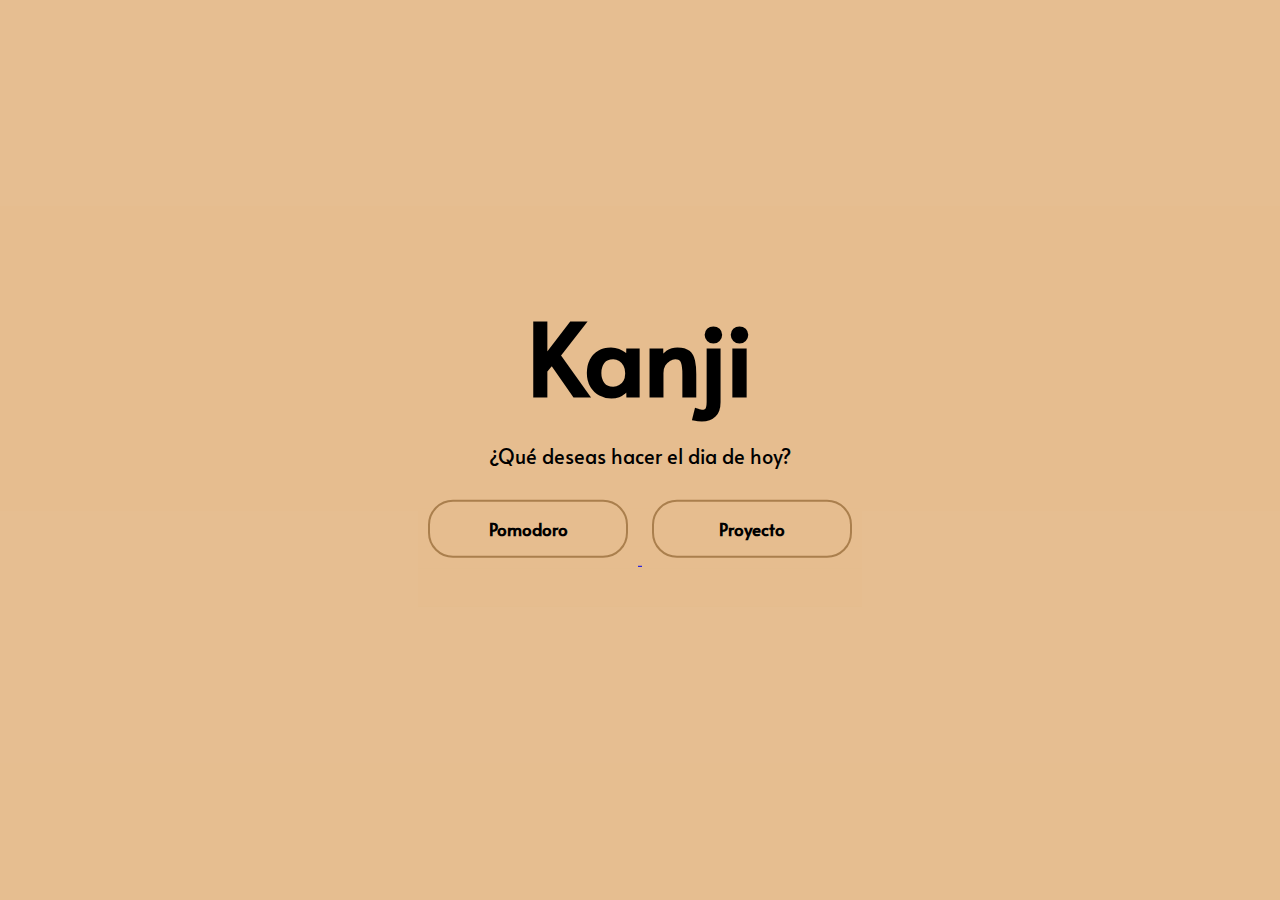
==== index.html @ 41090b99 "Added most of the files" ====
<html>
    <head>
        <title> Kanji - Think Smarter</title>
        <link rel="preconnect" href="https://fonts.googleapis.com">
        <link rel="preconnect" href="https://fonts.googleapis.com">
        <link rel="preconnect" href="https://fonts.gstatic.com" crossorigin>
        <link href="https://fonts.googleapis.com/css2?family=ABeeZee&family=Alata&display=swap" rel="stylesheet">
        <link rel = "stylesheet" href="style.css"> 
    </head>
    <body>
            <div class="content">
                <h1> Kanji</h1>
                <p> ¿Qué deseas hacer el dia de hoy?</p>
                <br>
            </div>
            <div class = "b_button">
                <a href="counter.html">
                <button type = "button" ><span></span>Pomodoro</button>
                 </a>
                 <a href="to_do.html">
                <button type = "button"><span></span> Proyecto</button>
                </a>
            </div>
        </div>
    </body>
</html>
---- style.css ----
*{
    margin: 0; 
    padding: 0; 
    font-family: 'Alata', sans-serif;
    background-color: #e6bd8edc;
}

.content {
    width: 100%;
    position: absolute;
    top: 50%;
    transform: translateY(-80%);
    text-align: center;
    color: black;


}

.content h1 { 
    font-size: 100px;
    margin-top: 80px;
    font-weight: bolder;

}

.content p { 
    font-size: 20px;
    margin: 20px auto;
    font-weight: 300;
    line-height: 25px;
}

.b_button {

    margin: 0;
    position: absolute;
    top: 50%;
    left: 50%;
    -ms-transform: translate(-50%, 60%);
    transform: translate(-50%, 60%);

}
button { 
    width: 200px;
    padding: 15px 0;
    text-align: center;
    margin: 20px 10px; 
    border-radius: 25px;
    font-weight: bold;
    border: 2px solid #aa7f4d;
    background: transparent;
    color: black;
    cursor:pointer;
    position:relative;
    overflow:hidden; 
    transform: translateY(-50%);
    font-size: 17px;

}
span{
    background-color: #a77134e5;
    height: 100%;
    width: 0;
    border-radius: 25px;
    position: absolute;
    left: 0;
    bottom: 0;
    z-index: -1;
    transition: 0.5s;


}

button:hover span{
    width: 100%;

 }
 button:hover {

    border: none;
 }
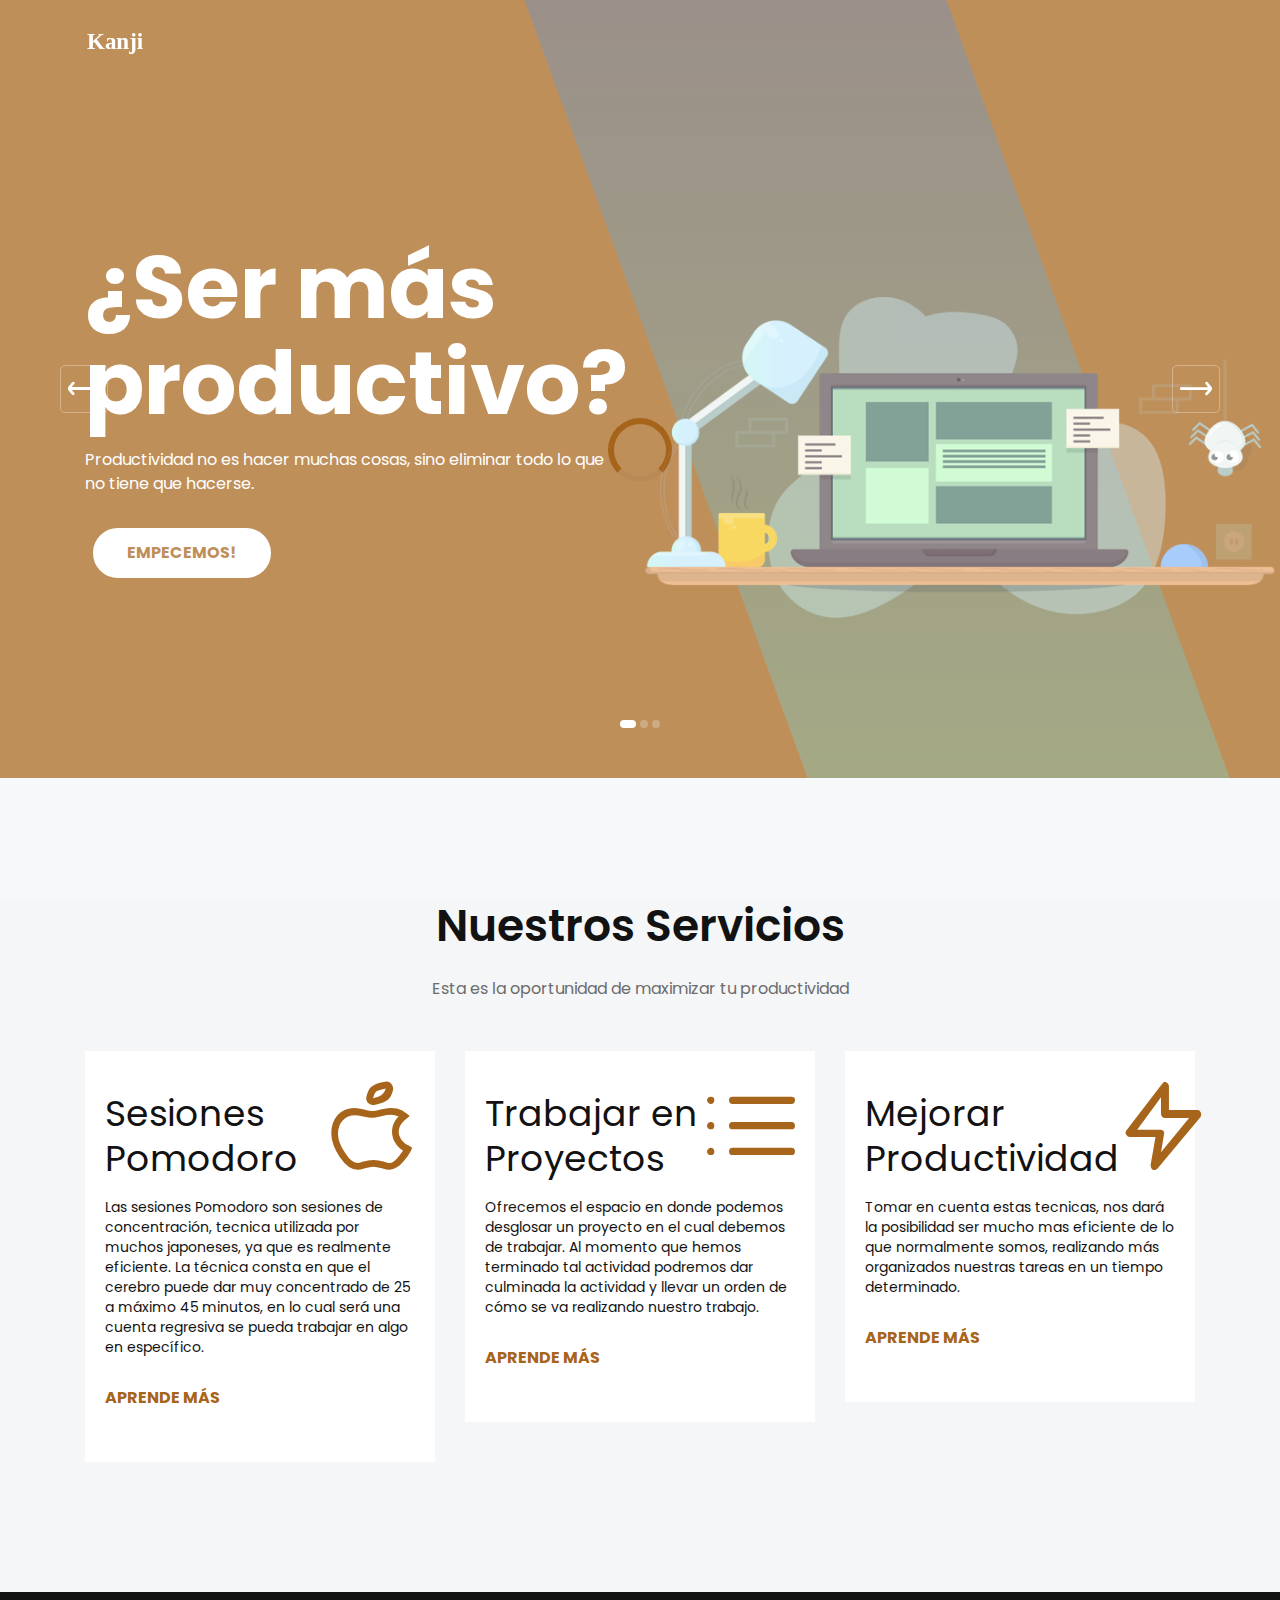
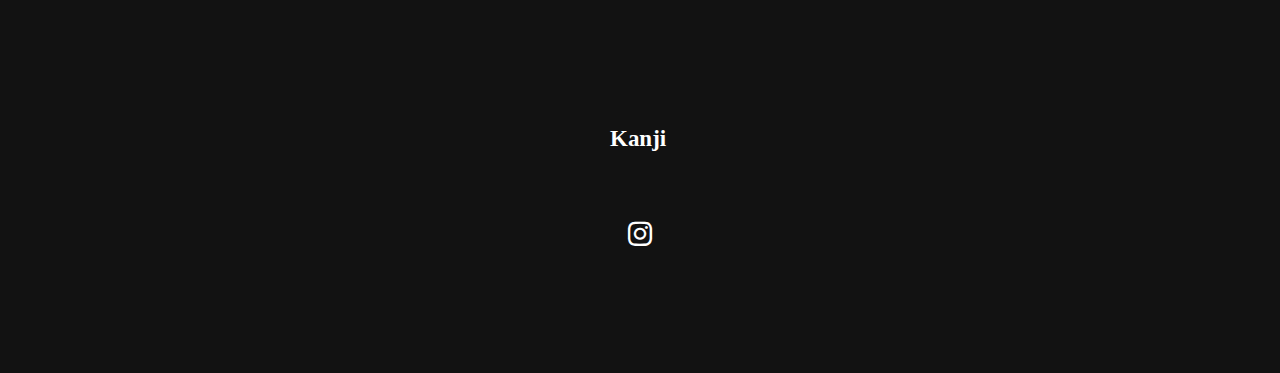
==== commit ae14fc74: "new image changes" ====
--- a/index.html
+++ b/index.html
@@ -1,26 +1,350 @@
-<html>
-    <head>
-        <title> Kanji - Think Smarter</title>
-        <link rel="preconnect" href="https://fonts.googleapis.com">
-        <link rel="preconnect" href="https://fonts.googleapis.com">
-        <link rel="preconnect" href="https://fonts.gstatic.com" crossorigin>
-        <link href="https://fonts.googleapis.com/css2?family=ABeeZee&family=Alata&display=swap" rel="stylesheet">
-        <link rel = "stylesheet" href="style.css"> 
-    </head>
-    <body>
-            <div class="content">
-                <h1> Kanji</h1>
-                <p> ¿Qué deseas hacer el dia de hoy?</p>
-                <br>
-            </div>
-            <div class = "b_button">
-                <a href="counter.html">
-                <button type = "button" ><span></span>Pomodoro</button>
-                 </a>
-                 <a href="to_do.html">
-                <button type = "button"><span></span> Proyecto</button>
-                </a>
+<!doctype html>
+<html class="no-js" lang="en">
+
+<head>
+    <meta charset="utf-8">
+    
+    <!--====== Title ======-->
+    <title>Kanji - Think Smarter</title>
+    
+    <meta name="description" content="">
+    <meta name="viewport" content="width=device-width, initial-scale=1">
+
+    <!--====== Favicon Icon ======-->
+    <link rel="shortcut icon" href="assets/images/favicon.png" type="image/png">
+        
+    <!--====== Magnific Popup CSS ======-->
+    <link rel="stylesheet" href="assets/css/magnific-popup.css">
+        
+    <!--====== Slick CSS ======-->
+    <link rel="stylesheet" href="assets/css/slick.css">
+        
+    <!--====== Line Icons CSS ======-->
+    <link rel="stylesheet" href="assets/css/LineIcons.css">
+        
+    <!--====== Bootstrap CSS ======-->
+    <link rel="stylesheet" href="assets/css/bootstrap.min.css">
+    
+    <!--====== Default CSS ======-->
+    <link rel="stylesheet" href="assets/css/default.css">
+    
+    <!--====== Style CSS ======-->
+    <link rel="stylesheet" href="assets/css/style.css">
+    
+</head>
+
+<body>
+    <!--[if IE]>
+    <p class="browserupgrade">You are using an <strong>outdated</strong> browser. Please <a href="https://browsehappy.com/">upgrade your browser</a> to improve your experience and security.</p>
+  <![endif]-->
+   
+    <!--====== PRELOADER PART START ======-->
+
+    <div class="preloader">
+        <div class="loader">
+            <div class="ytp-spinner">
+                <div class="ytp-spinner-container">
+                    <div class="ytp-spinner-rotator">
+                        <div class="ytp-spinner-left">
+                            <div class="ytp-spinner-circle"></div>
+                        </div>
+                        <div class="ytp-spinner-right">
+                            <div class="ytp-spinner-circle"></div>
+                        </div>
+                    </div>
+                </div>
             </div>
         </div>
-    </body>
-</html>+    </div>
+
+    <!--====== PRELOADER PART ENDS ======-->
+    
+    <!--====== NAVBAR TWO PART START ======-->
+
+    <section class="navbar-area">
+        <div class="container">
+            <div class="row">
+                <div class="col-lg-12">
+
+                    <nav class="navbar navbar-expand-lg">
+                       
+                        <a class="navbar-brand" href="#">
+                            <img src="assets/images/logo.svg" alt="Logo">
+                        </a>
+    
+                </div>
+            </div> <!-- row -->
+        </div> <!-- container -->
+    </section>
+
+    <!--====== NAVBAR TWO PART ENDS ======-->
+    
+    <!--====== SLIDER PART START ======-->
+
+    <section id="home" class="slider_area">
+        <div id="carouselThree" class="carousel slide" data-ride="carousel">
+            <ol class="carousel-indicators">
+                <li data-target="#carouselThree" data-slide-to="0" class="active"></li>
+                <li data-target="#carouselThree" data-slide-to="1"></li>
+                <li data-target="#carouselThree" data-slide-to="2"></li>
+            </ol>
+
+            <div class="carousel-inner">
+                <div class="carousel-item active">
+                    <div class="container">
+                        <div class="row">
+                            <div class="col-lg-6">
+                                <div class="slider-content">
+                                    <h1 class="title">¿Ser más productivo?</h1>
+                                    <p class="text">Productividad no es hacer muchas cosas, sino eliminar todo lo que no tiene que hacerse.</p>
+                                    <ul class="slider-btn rounded-buttons">
+                                        <li><a class="main-btn rounded-one" href="principal.html">EMPECEMOS!</a></li>
+
+                                    </ul>
+                                </div>
+                            </div>
+                        </div> <!-- row -->
+                    </div> <!-- container -->
+                    <div class="slider-image-box d-none d-lg-flex align-items-end">
+                        <div class="slider-image">
+                            <img src="assets/images/slider/1.png" alt="Hero">
+                        </div> <!-- slider-imgae -->
+                    </div> <!-- slider-imgae box -->
+                </div> <!-- carousel-item -->
+
+                <div class="carousel-item">
+                    <div class="container">
+                        <div class="row">
+                            <div class="col-lg-6">
+                                <div class="slider-content">
+                                    <h1 class="title">¿Estar más concentrado?</h1>
+                                    <p class="text">La concentración es la raíz de todas las capacidades del hombre.</p>
+                                    <ul class="slider-btn rounded-buttons">
+                                        <li><a class="main-btn rounded-one" href="principal.html">EMPECEMOS!</a></li>
+                                     
+                                    </ul>
+                                </div> <!-- slider-content -->
+                            </div>
+                        </div> <!-- row -->
+                    </div> <!-- container -->
+                    <div class="slider-image-box d-none d-lg-flex align-items-end">
+                        <div class="slider-image">
+                            <img src="assets/images/slider/2.png" alt="Hero">
+                        </div> <!-- slider-imgae -->
+                    </div> <!-- slider-imgae box -->
+                </div> <!-- carousel-item -->
+
+                <div class="carousel-item">
+                    <div class="container">
+                        <div class="row">
+                            <div class="col-lg-6">
+                                <div class="slider-content">
+                                    <h1 class="title">Piensa en grande</h1>
+                                    <p class="text">El Comienzo es la parte más importante del trabajo</p>
+                                    <ul class="slider-btn rounded-buttons">
+                                        <li><a class="main-btn rounded-one" href="principal.html">EMPECEMOS!</a></li>
+                                        
+                                    </ul>
+                                </div> <!-- slider-content -->
+                            </div>
+                        </div> <!-- row -->
+                    </div> <!-- container -->
+                    <div class="slider-image-box d-none d-lg-flex align-items-end">
+                        <div class="slider-image">
+                            <img src="assets/images/slider/3.png" alt="Hero">
+                        </div> <!-- slider-imgae -->
+                    </div> <!-- slider-imgae box -->
+                </div> <!-- carousel-item -->
+            </div>
+
+            <a class="carousel-control-prev" href="#carouselThree" role="button" data-slide="prev">
+                <i class="lni lni-arrow-left"></i>
+            </a>
+            <a class="carousel-control-next" href="#carouselThree" role="button" data-slide="next">
+                <i class="lni lni-arrow-right"></i>
+            </a>
+        </div>
+    </section>
+
+    <!--====== SLIDER PART ENDS ======-->
+    
+    <!--====== FEATRES TWO PART START ======-->
+
+    <section id="services" class="features-area">
+        <div class="container">
+            <div class="row justify-content-center">
+                <div class="col-lg-6 col-md-10">
+                    <div class="section-title text-center pb-10">
+                        <h3 class="title">Nuestros Servicios</h3>
+                        <p class="text">Esta es la oportunidad de maximizar tu productividad </p>
+                    </div> <!-- row -->
+                </div>
+            </div> <!-- row -->
+            <div class="row justify-content-center">
+                <div class="col-lg-4 col-md-7 col-sm-9">
+                    <div class="single-features mt-40">
+                        <div class="features-title-icon d-flex justify-content-between">
+                            <h4 class="features-title"><a href="#">Sesiones Pomodoro</a></h4>
+                            <div class="features-icon">
+                                <i class="lni lni-apple"></i>
+                                
+                            </div>
+                        </div>
+                        <div class="features-content">
+                            <p class="text">Las sesiones Pomodoro son sesiones de concentración, tecnica utilizada por muchos japoneses, ya que es realmente eficiente. La técnica consta en que el  cerebro puede dar muy concentrado de 25 a máximo 45 minutos, en lo cual será una cuenta regresiva se pueda trabajar en algo en específico. </p>
+                            <a class="features-btn" href="#">APRENDE MÁS</a>
+                        </div>
+                    </div> <!-- single features -->
+                </div>
+                <div class="col-lg-4 col-md-7 col-sm-9">
+                    <div class="single-features mt-40">
+                        <div class="features-title-icon d-flex justify-content-between">
+                            <h4 class="features-title"><a href="#">Trabajar en Proyectos</a></h4>
+                            <div class="features-icon">
+                                <i class="lni lni-list"></i>
+                            
+                            </div>
+                        </div>
+                        <div class="features-content">
+                            <p class="text">Ofrecemos el espacio en donde podemos desglosar un proyecto en el cual debemos de trabajar. Al momento que hemos terminado tal actividad podremos dar culminada la actividad y llevar un orden de cómo se va realizando nuestro trabajo. </p>
+                            <a class="features-btn" href="#">APRENDE MÁS</a>
+                        </div>
+                    </div> <!-- single features -->
+                </div>
+                <div class="col-lg-4 col-md-7 col-sm-9">
+                    <div class="single-features mt-40">
+                        <div class="features-title-icon d-flex justify-content-between">
+                            <h4 class="features-title"><a href="#">Mejorar Productividad</a></h4>
+                            <div class="features-icon">
+                                <i class="lni lni-bolt"></i>
+                                
+                            </div>
+                        </div>
+                        <div class="features-content">
+                            <p class="text">Tomar en cuenta estas tecnicas, nos dará la posibilidad ser mucho mas eficiente de lo que normalmente somos, realizando más organizados nuestras tareas en un tiempo determinado.</p>
+                            <a class="features-btn" href="#">APRENDE MÁS</a>
+                        </div>
+                    </div> <!-- single features -->
+                </div>
+            </div> <!-- row -->
+        </div> <!-- container -->
+    </section>
+
+    <!--====== FEATRES TWO PART ENDS ======-->
+    
+    <!--====== PORTFOLIO PART START ======-->
+
+ 
+
+    <!--====== PORTFOLIO PART ENDS ======-->
+    
+    <!--====== PRINICNG START ======-->
+
+
+    <!--====== PRINICNG ENDS ======-->
+    
+    <!--====== ABOUT PART START ======-->
+
+
+    <!--====== ABOUT PART ENDS ======-->
+    
+    <!--====== TESTIMONIAL PART START ======-->
+
+
+    
+    
+
+    <!--====== TESTIMONIAL PART ENDS ======-->
+    
+    <!--====== TEAM START ======-->
+
+
+    <!--====== TEAM  ENDS ======-->
+    
+    <!--====== CONTACT PART START ======-->
+
+    
+
+    <!--====== CONTACT PART ENDS ======-->
+    
+    <!--====== FOOTER PART START ======-->
+
+    <section class="footer-area footer-dark">
+        <div class="container">
+            <div class="row justify-content-center">
+                <div class="col-lg-6">
+                    <div class="footer-logo text-center">
+                        <a class="mt-30" href="index.html"><img src="assets/images/logo.svg" alt="Logo"></a>
+                    </div> <!-- footer logo -->
+                    <ul class="social text-center mt-60">
+                        <li><a href="https://instagram.com/kanji.hn?utm_medium=copy_link"><i class="lni lni-instagram-original"></i></a></li>
+                        
+                    </ul> <!-- social -->
+                    <!--
+                    <div class="footer-support text-center">
+                        <span class="number">+8801234567890</span>
+                        <span class="mail">support@uideck.com</span>
+                    -->
+
+            </div> <!-- row -->
+        </div> <!-- container -->
+    </section>
+
+    <!--====== FOOTER PART ENDS ======-->
+    
+    <!--====== BACK TOP TOP PART START ======-->
+
+    <a href="#" class="back-to-top"><i class="lni lni-chevron-up"></i></a>
+
+    <!--====== BACK TOP TOP PART ENDS ======-->    
+
+    <!--====== PART START ======-->
+
+<!--
+    <section class="">
+        <div class="container">
+            <div class="row">
+                <div class="col-lg-">
+                    
+                </div>
+            </div>
+        </div>
+    </section>
+-->
+
+    <!--====== PART ENDS ======-->
+
+
+
+
+    <!--====== Jquery js ======-->
+    <script src="assets/js/vendor/jquery-1.12.4.min.js"></script>
+    <script src="assets/js/vendor/modernizr-3.7.1.min.js"></script>
+    
+    <!--====== Bootstrap js ======-->
+    <script src="assets/js/popper.min.js"></script>
+    <script src="assets/js/bootstrap.min.js"></script>
+    
+    <!--====== Slick js ======-->
+    <script src="assets/js/slick.min.js"></script>
+    
+    <!--====== Magnific Popup js ======-->
+    <script src="assets/js/jquery.magnific-popup.min.js"></script>
+    
+    <!--====== Ajax Contact js ======-->
+    <script src="assets/js/ajax-contact.js"></script>
+    
+    <!--====== Isotope js ======-->
+    <script src="assets/js/imagesloaded.pkgd.min.js"></script>
+    <script src="assets/js/isotope.pkgd.min.js"></script>
+    
+    <!--====== Scrolling Nav js ======-->
+    <script src="assets/js/jquery.easing.min.js"></script>
+    <script src="assets/js/scrolling-nav.js"></script>
+    
+    <!--====== Main js ======-->
+    <script src="assets/js/main.js"></script>
+    
+</body>
+
+</html>
--- a/assets/css/default.css
+++ b/assets/css/default.css
@@ -0,0 +1,933 @@
+/* Deafult Margin & Padding */
+/*-- Margin Top --*/
+.mt-5 {
+	margin-top: 5px;
+}
+.mt-10 {
+	margin-top: 10px;
+}
+.mt-15 {
+	margin-top: 15px;
+}
+.mt-20 {
+	margin-top: 20px;
+}
+.mt-25 {
+	margin-top: 25px;
+}
+.mt-30 {
+	margin-top: 30px;
+}
+.mt-35 {
+	margin-top: 35px;
+}
+.mt-40 {
+	margin-top: 40px;
+}
+.mt-45 {
+	margin-top: 45px;
+}
+.mt-50 {
+	margin-top: 50px;
+}
+.mt-55 {
+	margin-top: 55px;
+}
+.mt-60 {
+	margin-top: 60px;
+}
+.mt-65 {
+	margin-top: 65px;
+}
+.mt-70 {
+	margin-top: 70px;
+}
+.mt-75 {
+	margin-top: 75px;
+}
+.mt-80 {
+	margin-top: 80px;
+}
+.mt-85 {
+	margin-top: 85px;
+}
+.mt-90 {
+	margin-top: 90px;
+}
+.mt-95 {
+	margin-top: 95px;
+}
+.mt-100 {
+	margin-top: 100px;
+}
+.mt-105 {
+	margin-top: 105px;
+}
+.mt-110 {
+	margin-top: 110px;
+}
+.mt-115 {
+	margin-top: 115px;
+}
+.mt-120 {
+	margin-top: 120px;
+}
+.mt-125 {
+	margin-top: 125px;
+}
+.mt-130 {
+	margin-top: 130px;
+}
+.mt-135 {
+	margin-top: 135px;
+}
+.mt-140 {
+	margin-top: 140px;
+}
+.mt-145 {
+	margin-top: 145px;
+}
+.mt-150 {
+	margin-top: 150px;
+}
+.mt-155 {
+	margin-top: 155px;
+}
+.mt-160 {
+	margin-top: 160px;
+}
+.mt-165 {
+	margin-top: 165px;
+}
+.mt-170 {
+	margin-top: 170px;
+}
+.mt-175 {
+	margin-top: 175px;
+}
+.mt-180 {
+	margin-top: 180px;
+}
+.mt-185 {
+	margin-top: 185px;
+}
+.mt-190 {
+	margin-top: 190px;
+}
+.mt-195 {
+	margin-top: 195px;
+}
+.mt-200 {
+	margin-top: 200px;
+}
+/*-- Margin Bottom --*/
+
+.mb-5 {
+	margin-bottom: 5px;
+}
+.mb-10 {
+	margin-bottom: 10px;
+}
+.mb-15 {
+	margin-bottom: 15px;
+}
+.mb-20 {
+	margin-bottom: 20px;
+}
+.mb-25 {
+	margin-bottom: 25px;
+}
+.mb-30 {
+	margin-bottom: 30px;
+}
+.mb-35 {
+	margin-bottom: 35px;
+}
+.mb-40 {
+	margin-bottom: 40px;
+}
+.mb-45 {
+	margin-bottom: 45px;
+}
+.mb-50 {
+	margin-bottom: 50px;
+}
+.mb-55 {
+	margin-bottom: 55px;
+}
+.mb-60 {
+	margin-bottom: 60px;
+}
+.mb-65 {
+	margin-bottom: 65px;
+}
+.mb-70 {
+	margin-bottom: 70px;
+}
+.mb-75 {
+	margin-bottom: 75px;
+}
+.mb-80 {
+	margin-bottom: 80px;
+}
+.mb-85 {
+	margin-bottom: 85px;
+}
+.mb-90 {
+	margin-bottom: 90px;
+}
+.mb-95 {
+	margin-bottom: 95px;
+}
+.mb-100 {
+	margin-bottom: 100px;
+}
+.mb-105 {
+	margin-bottom: 105px;
+}
+.mb-110 {
+	margin-bottom: 110px;
+}
+.mb-115 {
+	margin-bottom: 115px;
+}
+.mb-120 {
+	margin-bottom: 120px;
+}
+.mb-125 {
+	margin-bottom: 125px;
+}
+.mb-130 {
+	margin-bottom: 130px;
+}
+.mb-135 {
+	margin-bottom: 135px;
+}
+.mb-140 {
+	margin-bottom: 140px;
+}
+.mb-145 {
+	margin-bottom: 145px;
+}
+.mb-150 {
+	margin-bottom: 150px;
+}
+.mb-155 {
+	margin-bottom: 155px;
+}
+.mb-160 {
+	margin-bottom: 160px;
+}
+.mb-165 {
+	margin-bottom: 165px;
+}
+.mb-170 {
+	margin-bottom: 170px;
+}
+.mb-175 {
+	margin-bottom: 175px;
+}
+.mb-180 {
+	margin-bottom: 180px;
+}
+.mb-185 {
+	margin-bottom: 185px;
+}
+.mb-190 {
+	margin-bottom: 190px;
+}
+.mb-195 {
+	margin-bottom: 195px;
+}
+.mb-200 {
+	margin-bottom: 200px;
+}
+/*-- margin left --*/
+.ml-5 {
+	margin-left: 5px;
+}
+.ml-10 {
+	margin-left: 10px;
+}
+.ml-15 {
+	margin-left: 15px;
+}
+.ml-20 {
+	margin-left: 20px;
+}
+.ml-25 {
+	margin-left: 25px;
+}
+.ml-30 {
+	margin-left: 30px;
+}
+.ml-35 {
+	margin-left: 35px;
+}
+.ml-40 {
+	margin-left: 40px;
+}
+.ml-45 {
+	margin-left: 45px;
+}
+.ml-50 {
+	margin-left: 50px;
+}
+.ml-55 {
+	margin-left: 55px;
+}
+.ml-60 {
+	margin-left: 60px;
+}
+.ml-65 {
+	margin-left: 65px;
+}
+.ml-70 {
+	margin-left: 70px;
+}
+.ml-75 {
+	margin-left: 75px;
+}
+.ml-80 {
+	margin-left: 80px;
+}
+.ml-85 {
+	margin-left: 85px;
+}
+.ml-90 {
+	margin-left: 90px;
+}
+.ml-95 {
+	margin-left: 95px;
+}
+.ml-100 {
+	margin-left: 100px;
+}
+.ml-105 {
+	margin-left: 105px;
+}
+.ml-110 {
+	margin-left: 110px;
+}
+.ml-115 {
+	margin-left: 115px;
+}
+.ml-120 {
+	margin-left: 120px;
+}
+.ml-125 {
+	margin-left: 125px;
+}
+.ml-130 {
+	margin-left: 130px;
+}
+.ml-135 {
+	margin-left: 135px;
+}
+.ml-140 {
+	margin-left: 140px;
+}
+.ml-145 {
+	margin-left: 145px;
+}
+.ml-150 {
+	margin-left: 150px;
+}
+.ml-155 {
+	margin-left: 155px;
+}
+.ml-160 {
+	margin-left: 160px;
+}
+.ml-165 {
+	margin-left: 165px;
+}
+.ml-170 {
+	margin-left: 170px;
+}
+.ml-175 {
+	margin-left: 175px;
+}
+.ml-180 {
+	margin-left: 180px;
+}
+.ml-185 {
+	margin-left: 185px;
+}
+.ml-190 {
+	margin-left: 190px;
+}
+.ml-195 {
+	margin-left: 195px;
+}
+.ml-200 {
+	margin-left: 200px;
+}
+/*-- margin right --*/
+.mr-5 {
+	margin-right: 5px;
+}
+.mr-10 {
+	margin-right: 10px;
+}
+.mr-15 {
+	margin-right: 15px;
+}
+.mr-20 {
+	margin-right: 20px;
+}
+.mr-25 {
+	margin-right: 25px;
+}
+.mr-30 {
+	margin-right: 30px;
+}
+.mr-35 {
+	margin-right: 35px;
+}
+.mr-40 {
+	margin-right: 40px;
+}
+.mr-45 {
+	margin-right: 45px;
+}
+.mr-50 {
+	margin-right: 50px;
+}
+.mr-55 {
+	margin-right: 55px;
+}
+.mr-60 {
+	margin-right: 60px;
+}
+.mr-65 {
+	margin-right: 65px;
+}
+.mr-70 {
+	margin-right: 70px;
+}
+.mr-75 {
+	margin-right: 75px;
+}
+.mr-80 {
+	margin-right: 80px;
+}
+.mr-85 {
+	margin-right: 85px;
+}
+.mr-90 {
+	margin-right: 90px;
+}
+.mr-95 {
+	margin-right: 95px;
+}
+.mr-100 {
+	margin-right: 100px;
+}
+.mr-105 {
+	margin-right: 105px;
+}
+.mr-110 {
+	margin-right: 110px;
+}
+.mr-115 {
+	margin-right: 115px;
+}
+.mr-120 {
+	margin-right: 120px;
+}
+.mr-125 {
+	margin-right: 125px;
+}
+.mr-130 {
+	margin-right: 130px;
+}
+.mr-135 {
+	margin-right: 135px;
+}
+.mr-140 {
+	margin-right: 140px;
+}
+.mr-145 {
+	margin-right: 145px;
+}
+.mr-150 {
+	margin-right: 150px;
+}
+.mr-155 {
+	margin-right: 155px;
+}
+.mr-160 {
+	margin-right: 160px;
+}
+.mr-165 {
+	margin-right: 165px;
+}
+.mr-170 {
+	margin-right: 170px;
+}
+.mr-175 {
+	margin-right: 175px;
+}
+.mr-180 {
+	margin-right: 180px;
+}
+.mr-185 {
+	margin-right: 185px;
+}
+.mr-190 {
+	margin-right: 190px;
+}
+.mr-195 {
+	margin-right: 195px;
+}
+.mr-200 {
+	margin-right: 200px;
+}
+
+
+/*-- Padding Top --*/
+
+.pt-5 {
+	padding-top: 5px;
+}
+.pt-10 {
+	padding-top: 10px;
+}
+.pt-15 {
+	padding-top: 15px;
+}
+.pt-20 {
+	padding-top: 20px;
+}
+.pt-25 {
+	padding-top: 25px;
+}
+.pt-30 {
+	padding-top: 30px;
+}
+.pt-35 {
+	padding-top: 35px;
+}
+.pt-40 {
+	padding-top: 40px;
+}
+.pt-45 {
+	padding-top: 45px;
+}
+.pt-50 {
+	padding-top: 50px;
+}
+.pt-55 {
+	padding-top: 55px;
+}
+.pt-60 {
+	padding-top: 60px;
+}
+.pt-65 {
+	padding-top: 65px;
+}
+.pt-70 {
+	padding-top: 70px;
+}
+.pt-75 {
+	padding-top: 75px;
+}
+.pt-80 {
+	padding-top: 80px;
+}
+.pt-85 {
+	padding-top: 85px;
+}
+.pt-90 {
+	padding-top: 90px;
+}
+.pt-95 {
+	padding-top: 95px;
+}
+.pt-100 {
+	padding-top: 100px;
+}
+.pt-105 {
+	padding-top: 105px;
+}
+.pt-110 {
+	padding-top: 110px;
+}
+.pt-115 {
+	padding-top: 115px;
+}
+.pt-120 {
+	padding-top: 120px;
+}
+.pt-125 {
+	padding-top: 125px;
+}
+.pt-130 {
+	padding-top: 130px;
+}
+.pt-135 {
+	padding-top: 135px;
+}
+.pt-140 {
+	padding-top: 140px;
+}
+.pt-145 {
+	padding-top: 145px;
+}
+.pt-150 {
+	padding-top: 150px;
+}
+.pt-155 {
+	padding-top: 155px;
+}
+.pt-160 {
+	padding-top: 160px;
+}
+.pt-165 {
+	padding-top: 165px;
+}
+.pt-170 {
+	padding-top: 170px;
+}
+.pt-175 {
+	padding-top: 175px;
+}
+.pt-180 {
+	padding-top: 180px;
+}
+.pt-185 {
+	padding-top: 185px;
+}
+.pt-190 {
+	padding-top: 190px;
+}
+.pt-195 {
+	padding-top: 195px;
+}
+.pt-200 {
+	padding-top: 200px;
+}
+/*-- Padding Bottom --*/
+
+.pb-5 {
+	padding-bottom: 5px;
+}
+.pb-10 {
+	padding-bottom: 10px;
+}
+.pb-15 {
+	padding-bottom: 15px;
+}
+.pb-20 {
+	padding-bottom: 20px;
+}
+.pb-25 {
+	padding-bottom: 25px;
+}
+.pb-30 {
+	padding-bottom: 30px;
+}
+.pb-35 {
+	padding-bottom: 35px;
+}
+.pb-40 {
+	padding-bottom: 40px;
+}
+.pb-45 {
+	padding-bottom: 45px;
+}
+.pb-50 {
+	padding-bottom: 50px;
+}
+.pb-55 {
+	padding-bottom: 55px;
+}
+.pb-60 {
+	padding-bottom: 60px;
+}
+.pb-65 {
+	padding-bottom: 65px;
+}
+.pb-70 {
+	padding-bottom: 70px;
+}
+.pb-75 {
+	padding-bottom: 75px;
+}
+.pb-80 {
+	padding-bottom: 80px;
+}
+.pb-85 {
+	padding-bottom: 85px;
+}
+.pb-90 {
+	padding-bottom: 90px;
+}
+.pb-95 {
+	padding-bottom: 95px;
+}
+.pb-100 {
+	padding-bottom: 100px;
+}
+.pb-105 {
+	padding-bottom: 105px;
+}
+.pb-110 {
+	padding-bottom: 110px;
+}
+.pb-115 {
+	padding-bottom: 115px;
+}
+.pb-120 {
+	padding-bottom: 120px;
+}
+.pb-125 {
+	padding-bottom: 125px;
+}
+.pb-130 {
+	padding-bottom: 130px;
+}
+.pb-135 {
+	padding-bottom: 135px;
+}
+.pb-140 {
+	padding-bottom: 140px;
+}
+.pb-145 {
+	padding-bottom: 145px;
+}
+.pb-150 {
+	padding-bottom: 150px;
+}
+.pb-155 {
+	padding-bottom: 155px;
+}
+.pb-160 {
+	padding-bottom: 160px;
+}
+.pb-165 {
+	padding-bottom: 165px;
+}
+.pb-170 {
+	padding-bottom: 170px;
+}
+.pb-175 {
+	padding-bottom: 175px;
+}
+.pb-180 {
+	padding-bottom: 180px;
+}
+.pb-185 {
+	padding-bottom: 185px;
+}
+.pb-190 {
+	padding-bottom: 190px;
+}
+.pb-195 {
+	padding-bottom: 195px;
+}
+.pb-200 {
+	padding-bottom: 200px;
+}
+
+/*-- Padding left --*/
+
+.pl-0 {
+	padding-left: 0px;
+}
+.pl-5 {
+	padding-left: 5px;
+}
+.pl-10 {
+	padding-left: 10px;
+}
+.pl-15 {
+	padding-left: 15px;
+}
+.pl-20 {
+	padding-left: 20px;
+}
+.pl-25 {
+	padding-left: 25px;
+}
+.pl-30 {
+	padding-left: 30px;
+}
+.pl-35 {
+	padding-left: 35px;
+}
+.pl-40 {
+	padding-left: 40px;
+}
+.pl-45 {
+	padding-left: 45px;
+}
+.pl-50 {
+	padding-left: 50px;
+}
+.pl-55 {
+	padding-left: 55px;
+}
+.pl-60 {
+	padding-left: 60px;
+}
+.pl-65 {
+	padding-left: 65px;
+}
+.pl-70 {
+	padding-left: 70px;
+}
+.pl-75 {
+	padding-left: 75px;
+}
+.pl-80 {
+	padding-left: 80px;
+}
+.pl-85 {
+	padding-left: 85px;
+}
+.pl-90 {
+	padding-left: 90px;
+}
+.pl-100 {
+	padding-left: 100px;
+}
+.pl-105 {
+	padding-left: 105px;
+}
+.pl-110 {
+	padding-left: 110px;
+}
+.pl-115 {
+	padding-left: 115px;
+}
+.pl-120 {
+	padding-left: 120px;
+}
+.pl-125 {
+	padding-left: 125px;
+}
+/*-- Padding right --*/
+
+.pr-0 {
+	padding-right: 0px;
+}
+.pr-5 {
+	padding-right: 5px;
+}
+.pr-10 {
+	padding-right: 10px;
+}
+.pr-15 {
+	padding-right: 15px;
+}
+.pr-20 {
+	padding-right: 20px;
+}
+.pr-25 {
+	padding-right: 25px;
+}
+.pr-30 {
+	padding-right: 30px;
+}
+.pr-35 {
+	padding-right: 35px;
+}
+.pr-40 {
+	padding-right: 40px;
+}
+.pr-45 {
+	padding-right: 45px;
+}
+.pr-50 {
+	padding-right: 50px;
+}
+.pr-55 {
+	padding-right: 55px;
+}
+.pr-60 {
+	padding-right: 60px;
+}
+.pr-65 {
+	padding-right: 65px;
+}
+.pr-70 {
+	padding-right: 70px;
+}
+.pr-75 {
+	padding-right: 75px;
+}
+.pr-80 {
+	padding-right: 80px;
+}
+.pr-85 {
+	padding-right: 85px;
+}
+.pr-90 {
+	padding-right: 90px;
+}
+.pr-95 {
+	padding-right: 95px;
+}
+.pr-100 {
+	padding-right: 100px;
+}
+.pr-105 {
+	padding-right: 105px;
+}
+/* Background Color */
+
+.gray-bg {
+	background: #f6f6f6;
+}
+.white-bg {
+	background: #fff;
+}
+.black-bg {
+	background: #222;
+}
+/* Color */
+
+.white {
+	color: #fff;
+}
+.black {
+	color: #222;
+}
+/* black overlay */
+
+[data-overlay] {
+	position: relative;
+}
+[data-overlay]::before {
+	background: #000 none repeat scroll 0 0;
+	content: "";
+	height: 100%;
+	left: 0;
+	position: absolute;
+	top: 0;
+	width: 100%;
+	z-index: 1;
+}
+[data-overlay="3"]::before {
+	opacity: 0.3;
+}
+[data-overlay="4"]::before {
+	opacity: 0.4;
+}
+[data-overlay="5"]::before {
+	opacity: 0.5;
+}
+[data-overlay="6"]::before {
+	opacity: 0.6;
+}
+[data-overlay="7"]::before {
+	opacity: 0.7;
+}
+[data-overlay="8"]::before {
+	opacity: 0.8;
+}
+[data-overlay="9"]::before {
+	opacity: 0.9;
+}--- a/assets/css/style.css
+++ b/assets/css/style.css
@@ -0,0 +1,3247 @@
+/*-----------------------------------------------------------------------------------
+
+    Template Name: Smash - Bootstrap Template
+    Template URI: uideck.com
+    Author: UIdeck
+    Version: 1.0
+
+-----------------------------------------------------------------------------------
+
+    CSS INDEX
+    ===================
+
+    01. Theme default CSS
+	02. Header
+    03. Hero
+	04. Footer
+
+-----------------------------------------------------------------------------------*/
+/*===========================
+      01.COMMON css 
+===========================*/
+@import url("https://fonts.googleapis.com/css?family=Poppins:300,400,500,600,700,800");
+body {
+  font-family: "Poppins", sans-serif;
+  font-weight: normal;
+  font-style: normal;
+  color: #121212; }
+
+* {
+  margin: 0;
+  padding: 0;
+  -webkit-box-sizing: border-box;
+  -moz-box-sizing: border-box;
+  box-sizing: border-box; }
+
+img {
+  max-width: 100%; }
+
+a:focus,
+input:focus,
+textarea:focus,
+button:focus {
+  text-decoration: none;
+  outline: none; }
+
+a:focus,
+a:hover {
+  text-decoration: none; }
+
+i,
+span,
+a {
+  display: inline-block; }
+
+h1,
+h2,
+h3,
+h4,
+h5,
+h6 {
+  font-family: "Poppins", sans-serif;
+  font-weight: 600;
+  color: #121212;
+  margin: 0px; }
+
+h1 {
+  font-size: 48px; }
+
+h2 {
+  font-size: 36px; }
+
+h3 {
+  font-size: 28px; }
+
+h4 {
+  font-size: 22px; }
+
+h5 {
+  font-size: 18px; }
+
+h6 {
+  font-size: 16px; }
+
+ul, ol {
+  margin: 0px;
+  padding: 0px;
+  list-style-type: none; }
+
+p {
+  font-size: 16px;
+  font-weight: 400;
+  line-height: 24px;
+  color: #121212;
+  margin: 0px; }
+
+.bg_cover {
+  background-position: center center;
+  background-size: cover;
+  background-repeat: no-repeat;
+  width: 100%;
+  height: 100%; }
+
+/*===== All Slick Slide Outline Style =====*/
+.slick-slide {
+  outline: 0; }
+
+/*===== All Section Title Style =====*/
+.section-title .title {
+  font-size: 44px;
+  font-weight: 600;
+  color: #121212;
+  line-height: 55px; }
+  @media (max-width: 767px) {
+    .section-title .title {
+      font-size: 30px;
+      line-height: 35px; } }
+.section-title .text {
+  font-size: 16px;
+  line-height: 24px;
+  color: #6c6c6c;
+  margin-top: 24px; }
+
+/*===== All Preloader Style =====*/
+.preloader {
+  /* Body Overlay */
+  position: fixed;
+  top: 0;
+  left: 0;
+  display: table;
+  height: 100%;
+  width: 100%;
+  /* Change Background Color */
+  background: #fff;
+  z-index: 99999; }
+  .preloader .loader {
+    display: table-cell;
+    vertical-align: middle;
+    text-align: center; }
+    .preloader .loader .ytp-spinner {
+      position: absolute;
+      left: 50%;
+      top: 50%;
+      width: 64px;
+      margin-left: -32px;
+      z-index: 18;
+      pointer-events: none; }
+      .preloader .loader .ytp-spinner .ytp-spinner-container {
+        pointer-events: none;
+        position: absolute;
+        width: 100%;
+        padding-bottom: 100%;
+        top: 50%;
+        left: 50%;
+        margin-top: -50%;
+        margin-left: -50%;
+        -webkit-animation: ytp-spinner-linspin 1568.23529647ms linear infinite;
+        -moz-animation: ytp-spinner-linspin 1568.23529647ms linear infinite;
+        -o-animation: ytp-spinner-linspin 1568.23529647ms linear infinite;
+        animation: ytp-spinner-linspin 1568.23529647ms linear infinite; }
+        .preloader .loader .ytp-spinner .ytp-spinner-container .ytp-spinner-rotator {
+          position: absolute;
+          width: 100%;
+          height: 100%;
+          -webkit-animation: ytp-spinner-easespin 5332ms cubic-bezier(0.4, 0, 0.2, 1) infinite both;
+          -moz-animation: ytp-spinner-easespin 5332ms cubic-bezier(0.4, 0, 0.2, 1) infinite both;
+          -o-animation: ytp-spinner-easespin 5332ms cubic-bezier(0.4, 0, 0.2, 1) infinite both;
+          animation: ytp-spinner-easespin 5332ms cubic-bezier(0.4, 0, 0.2, 1) infinite both; }
+          .preloader .loader .ytp-spinner .ytp-spinner-container .ytp-spinner-rotator .ytp-spinner-left {
+            position: absolute;
+            top: 0;
+            left: 0;
+            bottom: 0;
+            overflow: hidden;
+            right: 50%; }
+          .preloader .loader .ytp-spinner .ytp-spinner-container .ytp-spinner-rotator .ytp-spinner-right {
+            position: absolute;
+            top: 0;
+            right: 0;
+            bottom: 0;
+            overflow: hidden;
+            left: 50%; }
+    .preloader .loader .ytp-spinner-circle {
+      box-sizing: border-box;
+      position: absolute;
+      width: 200%;
+      height: 100%;
+      border-style: solid;
+      /* Spinner Color */
+      border-color: #A7651B #A7651B #e9ecef;
+      border-radius: 50%;
+      border-width: 6px; }
+    .preloader .loader .ytp-spinner-left .ytp-spinner-circle {
+      left: 0;
+      right: -100%;
+      border-right-color: #e9ecef;
+      -webkit-animation: ytp-spinner-left-spin 1333ms cubic-bezier(0.4, 0, 0.2, 1) infinite both;
+      -moz-animation: ytp-spinner-left-spin 1333ms cubic-bezier(0.4, 0, 0.2, 1) infinite both;
+      -o-animation: ytp-spinner-left-spin 1333ms cubic-bezier(0.4, 0, 0.2, 1) infinite both;
+      animation: ytp-spinner-left-spin 1333ms cubic-bezier(0.4, 0, 0.2, 1) infinite both; }
+    .preloader .loader .ytp-spinner-right .ytp-spinner-circle {
+      left: -100%;
+      right: 0;
+      border-left-color: #e9ecef;
+      -webkit-animation: ytp-right-spin 1333ms cubic-bezier(0.4, 0, 0.2, 1) infinite both;
+      -moz-animation: ytp-right-spin 1333ms cubic-bezier(0.4, 0, 0.2, 1) infinite both;
+      -o-animation: ytp-right-spin 1333ms cubic-bezier(0.4, 0, 0.2, 1) infinite both;
+      animation: ytp-right-spin 1333ms cubic-bezier(0.4, 0, 0.2, 1) infinite both; }
+
+/* Preloader Animations */
+@-webkit-keyframes ytp-spinner-linspin {
+  to {
+    -webkit-transform: rotate(360deg);
+    -moz-transform: rotate(360deg);
+    -ms-transform: rotate(360deg);
+    -o-transform: rotate(360deg);
+    transform: rotate(360deg); } }
+@keyframes ytp-spinner-linspin {
+  to {
+    -webkit-transform: rotate(360deg);
+    -moz-transform: rotate(360deg);
+    -ms-transform: rotate(360deg);
+    -o-transform: rotate(360deg);
+    transform: rotate(360deg); } }
+@-webkit-keyframes ytp-spinner-easespin {
+  12.5% {
+    -webkit-transform: rotate(135deg);
+    -moz-transform: rotate(135deg);
+    -ms-transform: rotate(135deg);
+    -o-transform: rotate(135deg);
+    transform: rotate(135deg); }
+  25% {
+    -webkit-transform: rotate(270deg);
+    -moz-transform: rotate(270deg);
+    -ms-transform: rotate(270deg);
+    -o-transform: rotate(270deg);
+    transform: rotate(270deg); }
+  37.5% {
+    -webkit-transform: rotate(405deg);
+    -moz-transform: rotate(405deg);
+    -ms-transform: rotate(405deg);
+    -o-transform: rotate(405deg);
+    transform: rotate(405deg); }
+  50% {
+    -webkit-transform: rotate(540deg);
+    -moz-transform: rotate(540deg);
+    -ms-transform: rotate(540deg);
+    -o-transform: rotate(540deg);
+    transform: rotate(540deg); }
+  62.5% {
+    -webkit-transform: rotate(675deg);
+    -moz-transform: rotate(675deg);
+    -ms-transform: rotate(675deg);
+    -o-transform: rotate(675deg);
+    transform: rotate(675deg); }
+  75% {
+    -webkit-transform: rotate(810deg);
+    -moz-transform: rotate(810deg);
+    -ms-transform: rotate(810deg);
+    -o-transform: rotate(810deg);
+    transform: rotate(810deg); }
+  87.5% {
+    -webkit-transform: rotate(945deg);
+    -moz-transform: rotate(945deg);
+    -ms-transform: rotate(945deg);
+    -o-transform: rotate(945deg);
+    transform: rotate(945deg); }
+  to {
+    -webkit-transform: rotate(1080deg);
+    -moz-transform: rotate(1080deg);
+    -ms-transform: rotate(1080deg);
+    -o-transform: rotate(1080deg);
+    transform: rotate(1080deg); } }
+@keyframes ytp-spinner-easespin {
+  12.5% {
+    -webkit-transform: rotate(135deg);
+    -moz-transform: rotate(135deg);
+    -ms-transform: rotate(135deg);
+    -o-transform: rotate(135deg);
+    transform: rotate(135deg); }
+  25% {
+    -webkit-transform: rotate(270deg);
+    -moz-transform: rotate(270deg);
+    -ms-transform: rotate(270deg);
+    -o-transform: rotate(270deg);
+    transform: rotate(270deg); }
+  37.5% {
+    -webkit-transform: rotate(405deg);
+    -moz-transform: rotate(405deg);
+    -ms-transform: rotate(405deg);
+    -o-transform: rotate(405deg);
+    transform: rotate(405deg); }
+  50% {
+    -webkit-transform: rotate(540deg);
+    -moz-transform: rotate(540deg);
+    -ms-transform: rotate(540deg);
+    -o-transform: rotate(540deg);
+    transform: rotate(540deg); }
+  62.5% {
+    -webkit-transform: rotate(675deg);
+    -moz-transform: rotate(675deg);
+    -ms-transform: rotate(675deg);
+    -o-transform: rotate(675deg);
+    transform: rotate(675deg); }
+  75% {
+    -webkit-transform: rotate(810deg);
+    -moz-transform: rotate(810deg);
+    -ms-transform: rotate(810deg);
+    -o-transform: rotate(810deg);
+    transform: rotate(810deg); }
+  87.5% {
+    -webkit-transform: rotate(945deg);
+    -moz-transform: rotate(945deg);
+    -ms-transform: rotate(945deg);
+    -o-transform: rotate(945deg);
+    transform: rotate(945deg); }
+  to {
+    -webkit-transform: rotate(1080deg);
+    -moz-transform: rotate(1080deg);
+    -ms-transform: rotate(1080deg);
+    -o-transform: rotate(1080deg);
+    transform: rotate(1080deg); } }
+@-webkit-keyframes ytp-spinner-left-spin {
+  0% {
+    -webkit-transform: rotate(130deg);
+    -moz-transform: rotate(130deg);
+    -ms-transform: rotate(130deg);
+    -o-transform: rotate(130deg);
+    transform: rotate(130deg); }
+  50% {
+    -webkit-transform: rotate(-5deg);
+    -moz-transform: rotate(-5deg);
+    -ms-transform: rotate(-5deg);
+    -o-transform: rotate(-5deg);
+    transform: rotate(-5deg); }
+  to {
+    -webkit-transform: rotate(130deg);
+    -moz-transform: rotate(130deg);
+    -ms-transform: rotate(130deg);
+    -o-transform: rotate(130deg);
+    transform: rotate(130deg); } }
+@keyframes ytp-spinner-left-spin {
+  0% {
+    -webkit-transform: rotate(130deg);
+    -moz-transform: rotate(130deg);
+    -ms-transform: rotate(130deg);
+    -o-transform: rotate(130deg);
+    transform: rotate(130deg); }
+  50% {
+    -webkit-transform: rotate(-5deg);
+    -moz-transform: rotate(-5deg);
+    -ms-transform: rotate(-5deg);
+    -o-transform: rotate(-5deg);
+    transform: rotate(-5deg); }
+  to {
+    -webkit-transform: rotate(130deg);
+    -moz-transform: rotate(130deg);
+    -ms-transform: rotate(130deg);
+    -o-transform: rotate(130deg);
+    transform: rotate(130deg); } }
+@-webkit-keyframes ytp-right-spin {
+  0% {
+    -webkit-transform: rotate(-130deg);
+    -moz-transform: rotate(-130deg);
+    -ms-transform: rotate(-130deg);
+    -o-transform: rotate(-130deg);
+    transform: rotate(-130deg); }
+  50% {
+    -webkit-transform: rotate(5deg);
+    -moz-transform: rotate(5deg);
+    -ms-transform: rotate(5deg);
+    -o-transform: rotate(5deg);
+    transform: rotate(5deg); }
+  to {
+    -webkit-transform: rotate(-130deg);
+    -moz-transform: rotate(-130deg);
+    -ms-transform: rotate(-130deg);
+    -o-transform: rotate(-130deg);
+    transform: rotate(-130deg); } }
+@keyframes ytp-right-spin {
+  0% {
+    -webkit-transform: rotate(-130deg);
+    -moz-transform: rotate(-130deg);
+    -ms-transform: rotate(-130deg);
+    -o-transform: rotate(-130deg);
+    transform: rotate(-130deg); }
+  50% {
+    -webkit-transform: rotate(5deg);
+    -moz-transform: rotate(5deg);
+    -ms-transform: rotate(5deg);
+    -o-transform: rotate(5deg);
+    transform: rotate(5deg); }
+  to {
+    -webkit-transform: rotate(-130deg);
+    -moz-transform: rotate(-130deg);
+    -ms-transform: rotate(-130deg);
+    -o-transform: rotate(-130deg);
+    transform: rotate(-130deg); } }
+/*===========================
+    11.BUTTON css 
+===========================*/
+.buttons-title .title {
+  font-size: 36px;
+  line-height: 45px;
+  color: #6c6c6c; }
+  @media (max-width: 767px) {
+    .buttons-title .title {
+      font-size: 24px;
+      line-height: 35px; } }
+
+.main-btn {
+  display: inline-block;
+  font-weight: 700;
+  text-align: center;
+  white-space: nowrap;
+  vertical-align: middle;
+  -webkit-user-select: none;
+  -moz-user-select: none;
+  -ms-user-select: none;
+  user-select: none;
+  border: 2px solid transparent;
+  padding: 0 32px;
+  font-size: 16px;
+  line-height: 46px;
+  color: #A7651B;
+  cursor: pointer;
+  z-index: 5;
+  -webkit-transition: all 0.4s ease-out 0s;
+  -moz-transition: all 0.4s ease-out 0s;
+  -ms-transition: all 0.4s ease-out 0s;
+  -o-transition: all 0.4s ease-out 0s;
+  transition: all 0.4s ease-out 0s;
+  position: relative;
+  text-transform: uppercase; }
+  @media (max-width: 767px) {
+    .main-btn {
+      font-size: 14px;
+      padding: 0 20px;
+      line-height: 40px; } }
+
+/*===== standard Buttons =====*/
+.standard-buttons ul li {
+  display: inline-block;
+  margin-left: 18px;
+  margin-top: 20px; }
+  @media (max-width: 767px) {
+    .standard-buttons ul li {
+      margin-left: 0; } }
+  .standard-buttons ul li:first-child {
+    margin-left: 0; }
+.standard-buttons .standard-one {
+  border-color: #b97e3b60; }
+  .standard-buttons .standard-one:hover {
+    color: #A7651B; 
+    background-color: rgba(0, 103, 244, 0.4); }
+.standard-buttons .standard-two {
+  color: #fff;
+  background-color: #A7651B;
+  border-color: #A7651B; }
+  .standard-buttons .standard-two:hover {
+    color: #A7651B;
+    background-color: transparent; }
+.standard-buttons .standard-three {
+  overflow: hidden;
+  line-height: 50px;
+  color: #fff;
+  background: -webkit-linear-gradient(left, #A7651B 0%, #2bdbdc 50%, #A7651B 100%);
+  background: -o-linear-gradient(left, #A7651B 0%, #2bdbdc 50%, #A7651B 100%);
+  background: linear-gradient(to right, #A7651B 0%, #2bdbdc 50%, ##A7651B 100%);
+  border: 0;
+  line-height: 52px;
+  background-size: 200% auto; }
+  @media only screen and (min-width: 768px) and (max-width: 991px) {
+    .standard-buttons .standard-three {
+      line-height: 44px; } }
+  @media (max-width: 767px) {
+    .standard-buttons .standard-three {
+      line-height: 44px; } }
+  .standard-buttons .standard-three:hover {
+    background-position: right center; }
+.standard-buttons .standard-four {
+  border-color: #A7651B;
+  padding-left: 60px; }
+  @media (max-width: 767px) {
+    .standard-buttons .standard-four {
+      padding-left: 40px; } }
+  .standard-buttons .standard-four span {
+    position: absolute;
+    top: 50%;
+    -webkit-transform: translateY(-50%);
+    -moz-transform: translateY(-50%);
+    -ms-transform: translateY(-50%);
+    -o-transform: translateY(-50%);
+    transform: translateY(-50%);
+    overflow: hidden;
+    left: 30px;
+    line-height: normal; }
+    @media (max-width: 767px) {
+      .standard-buttons .standard-four span {
+        left: 15px; } }
+  .standard-buttons .standard-four:hover {
+    color: #A7651B;
+    background-color: rgba(0, 103, 244, 0.4); }
+    .standard-buttons .standard-four:hover i {
+      animation: iconTranslateY 0.5s forwards; }
+.standard-buttons .standard-five {
+  color: #fff;
+  background-color: #A7651B;
+  border-color: #A7651B;
+  padding-left: 60px; }
+  @media (max-width: 767px) {
+    .standard-buttons .standard-five {
+      padding-left: 40px; } }
+  .standard-buttons .standard-five span {
+    position: absolute;
+    top: 50%;
+    -webkit-transform: translateY(-50%);
+    -moz-transform: translateY(-50%);
+    -ms-transform: translateY(-50%);
+    -o-transform: translateY(-50%);
+    transform: translateY(-50%);
+    overflow: hidden;
+    left: 30px;
+    line-height: normal; }
+    @media (max-width: 767px) {
+      .standard-buttons .standard-five span {
+        left: 15px; } }
+  .standard-buttons .standard-five:hover {
+    color: #A7651B;
+    background-color: transparent; }
+    .standard-buttons .standard-five:hover i {
+      animation: iconTranslateY 0.5s forwards; }
+.standard-buttons .standard-six {
+  padding-right: 60px;
+  overflow: hidden;
+  line-height: 50px;
+  color: #fff;
+  background: -webkit-linear-gradient(left, #A7651B 0%, #2bdbdc 50%, #A7651B 100%);
+  background: -o-linear-gradient(left, #A7651B 0%, #2bdbdc 50%, #A7651B 100%);
+  background: linear-gradient(to right, #A7651B 0%, #2bdbdc 50%, #A7651B 100%);
+  border: 0;
+  line-height: 52px;
+  background-size: 200% auto; }
+  @media (max-width: 767px) {
+    .standard-buttons .standard-six {
+      padding-right: 40px;
+      line-height: 44px; } }
+  @media only screen and (min-width: 768px) and (max-width: 991px) {
+    .standard-buttons .standard-six {
+      line-height: 44px; } }
+  .standard-buttons .standard-six span {
+    position: absolute;
+    top: 50%;
+    -webkit-transform: translateY(-50%);
+    -moz-transform: translateY(-50%);
+    -ms-transform: translateY(-50%);
+    -o-transform: translateY(-50%);
+    transform: translateY(-50%);
+    overflow: hidden;
+    right: 30px;
+    line-height: normal; }
+    @media (max-width: 767px) {
+      .standard-buttons .standard-six span {
+        right: 15px; } }
+  .standard-buttons .standard-six:hover {
+    background-position: right center; }
+    .standard-buttons .standard-six:hover i {
+      -webkit-animation: iconTranslateY 0.5s forwards;
+      -moz-animation: iconTranslateY 0.5s forwards;
+      -o-animation: iconTranslateY 0.5s forwards;
+      animation: iconTranslateY 0.5s forwards; }
+
+/*===== Light Rounded Buttons =====*/
+.light-rounded-buttons ul li {
+  display: inline-block;
+  margin-left: 18px;
+  margin-top: 20px; }
+  @media (max-width: 767px) {
+    .light-rounded-buttons ul li {
+      margin-left: 0; } }
+  .light-rounded-buttons ul li:first-child {
+    margin-left: 0; }
+.light-rounded-buttons .main-btn {
+  border-radius: 5px; }
+.light-rounded-buttons .light-rounded-one {
+  border-color: #A7651B; }
+  .light-rounded-buttons .light-rounded-one:hover {
+    color: #A7651B;
+    background-color: rgba(0, 103, 244, 0.4); }
+.light-rounded-buttons .light-rounded-two {
+  color: #fff;
+  background-color: #A7651B;
+  border-color: #A7651B; }
+  .light-rounded-buttons .light-rounded-two:hover {
+    color: #A7651B;
+    background-color: transparent; }
+.light-rounded-buttons .light-rounded-three {
+  overflow: hidden;
+  line-height: 50px;
+  color: #fff;
+  background: -webkit-linear-gradient(left, #A7651B 0%, #2bdbdc 50%, #A7651B 100%);
+  background: -o-linear-gradient(left, #A7651B 0%, #2bdbdc 50%, #A7651B 100%);
+  background: linear-gradient(to right, #A7651B 0%, #2bdbdc 50%, #A7651B 100%);
+  background-size: 200% auto;
+  line-height: 52px;
+  border: 0; }
+  @media only screen and (min-width: 768px) and (max-width: 991px) {
+    .light-rounded-buttons .light-rounded-three {
+      line-height: 44px; } }
+  @media (max-width: 767px) {
+    .light-rounded-buttons .light-rounded-three {
+      line-height: 44px; } }
+  .light-rounded-buttons .light-rounded-three:hover {
+    background-position: right center; }
+.light-rounded-buttons .light-rounded-four {
+  border-color: #A7651B;
+  padding-left: 60px; }
+  @media (max-width: 767px) {
+    .light-rounded-buttons .light-rounded-four {
+      padding-left: 40px; } }
+  .light-rounded-buttons .light-rounded-four span {
+    position: absolute;
+    top: 50%;
+    -webkit-transform: translateY(-50%);
+    -moz-transform: translateY(-50%);
+    -ms-transform: translateY(-50%);
+    -o-transform: translateY(-50%);
+    transform: translateY(-50%);
+    overflow: hidden;
+    left: 30px;
+    line-height: normal; }
+    @media (max-width: 767px) {
+      .light-rounded-buttons .light-rounded-four span {
+        left: 15px; } }
+  .light-rounded-buttons .light-rounded-four:hover {
+    color: #A7651B;
+    background-color: rgba(0, 103, 244, 0.4); }
+    .light-rounded-buttons .light-rounded-four:hover i {
+      -webkit-animation: iconTranslateY 0.5s forwards;
+      -moz-animation: iconTranslateY 0.5s forwards;
+      -o-animation: iconTranslateY 0.5s forwards;
+      animation: iconTranslateY 0.5s forwards; }
+.light-rounded-buttons .light-rounded-five {
+  color: #fff;
+  background-color: #A7651B;
+  border-color: #A7651B;
+  padding-left: 60px; }
+  @media (max-width: 767px) {
+    .light-rounded-buttons .light-rounded-five {
+      padding-left: 40px; } }
+  .light-rounded-buttons .light-rounded-five span {
+    position: absolute;
+    top: 50%;
+    -webkit-transform: translateY(-50%);
+    -moz-transform: translateY(-50%);
+    -ms-transform: translateY(-50%);
+    -o-transform: translateY(-50%);
+    transform: translateY(-50%);
+    overflow: hidden;
+    left: 30px;
+    line-height: normal; }
+    @media (max-width: 767px) {
+      .light-rounded-buttons .light-rounded-five span {
+        left: 15px; } }
+  .light-rounded-buttons .light-rounded-five:hover {
+    color: #A7651B;
+    background-color: transparent; }
+    .light-rounded-buttons .light-rounded-five:hover i {
+      -webkit-animation: iconTranslateY 0.5s forwards;
+      -moz-animation: iconTranslateY 0.5s forwards;
+      -o-animation: iconTranslateY 0.5s forwards;
+      animation: iconTranslateY 0.5s forwards; }
+.light-rounded-buttons .light-rounded-six {
+  padding-right: 60px;
+  overflow: hidden;
+  line-height: 50px;
+  color: #fff;
+  background: -webkit-linear-gradient(left, #A7651B 0%, #2bdbdc 50%, #A7651B 100%);
+  background: -o-linear-gradient(left, #A7651B 0%, #2bdbdc 50%, #A7651B 100%);
+  background: linear-gradient(to right, #A7651B 0%, #2bdbdc 50%, #A7651B 100%);
+  background-size: 200% auto;
+  line-height: 52px;
+  border: 0; }
+  @media only screen and (min-width: 768px) and (max-width: 991px) {
+    .light-rounded-buttons .light-rounded-six {
+      line-height: 44px; } }
+  @media (max-width: 767px) {
+    .light-rounded-buttons .light-rounded-six {
+      padding-right: 40px;
+      line-height: 44px; } }
+  .light-rounded-buttons .light-rounded-six span {
+    position: absolute;
+    top: 50%;
+    -webkit-transform: translateY(-50%);
+    -moz-transform: translateY(-50%);
+    -ms-transform: translateY(-50%);
+    -o-transform: translateY(-50%);
+    transform: translateY(-50%);
+    overflow: hidden;
+    right: 30px;
+    line-height: normal; }
+    @media (max-width: 767px) {
+      .light-rounded-buttons .light-rounded-six span {
+        right: 15px; } }
+  .light-rounded-buttons .light-rounded-six:hover {
+    background-position: right center; }
+    .light-rounded-buttons .light-rounded-six:hover i {
+      -webkit-animation: iconTranslateY 0.5s forwards;
+      -moz-animation: iconTranslateY 0.5s forwards;
+      -o-animation: iconTranslateY 0.5s forwards;
+      animation: iconTranslateY 0.5s forwards; }
+
+/*===== Semi Rounded Buttons =====*/
+.semi-rounded-buttons ul li {
+  display: inline-block;
+  margin-left: 18px;
+  margin-top: 20px; }
+  @media (max-width: 767px) {
+    .semi-rounded-buttons ul li {
+      margin-left: 0; } }
+  .semi-rounded-buttons ul li:first-child {
+    margin-left: 0; }
+.semi-rounded-buttons .main-btn {
+  border-radius: 10px; }
+.semi-rounded-buttons .semi-rounded-one {
+  border-color: #A7651B; }
+  .semi-rounded-buttons .semi-rounded-one:hover {
+    color: #A7651B;
+    background-color: rgba(0, 103, 244, 0.4); }
+.semi-rounded-buttons .semi-rounded-two {
+  color: #fff;
+  background-color: #A7651B;
+  border-color: #A7651B; }
+  .semi-rounded-buttons .semi-rounded-two:hover {
+    color: #A7651B;
+    background-color: transparent; }
+.semi-rounded-buttons .semi-rounded-three {
+  overflow: hidden;
+  line-height: 52px;
+  background: -webkit-linear-gradient(left, #A7651B 0%, #2bdbdc 50%, #A7651B 100%);
+  background: -o-linear-gradient(left, #A7651B 0%, #2bdbdc 50%, #A7651B 100%);
+  background: linear-gradient(to right, #A7651B 0%, #2bdbdc 50%, #A7651B 100%);
+  background-size: 200% auto;
+  border: 0;
+  color: #fff; }
+  @media only screen and (min-width: 768px) and (max-width: 991px) {
+    .semi-rounded-buttons .semi-rounded-three {
+      line-height: 44px; } }
+  @media (max-width: 767px) {
+    .semi-rounded-buttons .semi-rounded-three {
+      line-height: 44px; } }
+  .semi-rounded-buttons .semi-rounded-three:hover {
+    background-position: right center; }
+.semi-rounded-buttons .semi-rounded-four {
+  border-color: #A7651B;
+  padding-left: 60px; }
+  @media (max-width: 767px) {
+    .semi-rounded-buttons .semi-rounded-four {
+      padding-left: 40px; } }
+  .semi-rounded-buttons .semi-rounded-four span {
+    position: absolute;
+    top: 50%;
+    -webkit-transform: translateY(-50%);
+    -moz-transform: translateY(-50%);
+    -ms-transform: translateY(-50%);
+    -o-transform: translateY(-50%);
+    transform: translateY(-50%);
+    overflow: hidden;
+    left: 30px;
+    line-height: normal; }
+    @media (max-width: 767px) {
+      .semi-rounded-buttons .semi-rounded-four span {
+        left: 15px; } }
+  .semi-rounded-buttons .semi-rounded-four:hover {
+    color: #A7651B;
+    background-color: rgba(0, 103, 244, 0.4); }
+    .semi-rounded-buttons .semi-rounded-four:hover i {
+      -webkit-animation: iconTranslateY 0.5s forwards;
+      -moz-animation: iconTranslateY 0.5s forwards;
+      -o-animation: iconTranslateY 0.5s forwards;
+      animation: iconTranslateY 0.5s forwards; }
+.semi-rounded-buttons .semi-rounded-five {
+  color: #fff;
+  background-color: #A7651B;
+  border-color: #A7651B;
+  padding-left: 60px; }
+  @media (max-width: 767px) {
+    .semi-rounded-buttons .semi-rounded-five {
+      padding-left: 40px; } }
+  .semi-rounded-buttons .semi-rounded-five span {
+    position: absolute;
+    top: 50%;
+    -webkit-transform: translateY(-50%);
+    -moz-transform: translateY(-50%);
+    -ms-transform: translateY(-50%);
+    -o-transform: translateY(-50%);
+    transform: translateY(-50%);
+    overflow: hidden;
+    left: 30px;
+    line-height: normal; }
+    @media (max-width: 767px) {
+      .semi-rounded-buttons .semi-rounded-five span {
+        left: 15px; } }
+  .semi-rounded-buttons .semi-rounded-five:hover {
+    color: #A7651B;
+    background-color: transparent; }
+    .semi-rounded-buttons .semi-rounded-five:hover i {
+      -webkit-animation: iconTranslateY 0.5s forwards;
+      -moz-animation: iconTranslateY 0.5s forwards;
+      -o-animation: iconTranslateY 0.5s forwards;
+      animation: iconTranslateY 0.5s forwards; }
+.semi-rounded-buttons .semi-rounded-six {
+  padding-right: 60px;
+  overflow: hidden;
+  line-height: 52px;
+  background: -webkit-linear-gradient(left, #A7651B 0%, #2bdbdc 50%, #A7651B 100%);
+  background: -o-linear-gradient(left, #A7651B 0%, #2bdbdc 50%, #A7651B 100%);
+  background: linear-gradient(to right, #A7651B 0%, #2bdbdc 50%, #A7651B 100%);
+  background-size: 200% auto;
+  border: 0;
+  color: #fff; }
+  @media only screen and (min-width: 768px) and (max-width: 991px) {
+    .semi-rounded-buttons .semi-rounded-six {
+      line-height: 44px; } }
+  @media (max-width: 767px) {
+    .semi-rounded-buttons .semi-rounded-six {
+      padding-right: 40px;
+      line-height: 44px; } }
+  .semi-rounded-buttons .semi-rounded-six span {
+    position: absolute;
+    top: 50%;
+    -webkit-transform: translateY(-50%);
+    -moz-transform: translateY(-50%);
+    -ms-transform: translateY(-50%);
+    -o-transform: translateY(-50%);
+    transform: translateY(-50%);
+    overflow: hidden;
+    right: 30px;
+    line-height: normal; }
+    @media (max-width: 767px) {
+      .semi-rounded-buttons .semi-rounded-six span {
+        right: 15px; } }
+  .semi-rounded-buttons .semi-rounded-six:hover {
+    background-position: right center; }
+    .semi-rounded-buttons .semi-rounded-six:hover i {
+      -webkit-animation: iconTranslateY 0.5s forwards;
+      -moz-animation: iconTranslateY 0.5s forwards;
+      -o-animation: iconTranslateY 0.5s forwards;
+      animation: iconTranslateY 0.5s forwards; }
+
+/*===== Rounded Buttons =====*/
+.rounded-buttons ul li {
+  display: inline-block;
+  margin-left: 18px;
+  margin-top: 20px; }
+  @media (max-width: 767px) {
+    .rounded-buttons ul li {
+      margin-left: 0; } }
+  .rounded-buttons ul li:first-child {
+    margin-left: 0; }
+.rounded-buttons .main-btn {
+  border-radius: 50px; }
+.rounded-buttons .rounded-one {
+  border-color: #A7651B; }
+  .rounded-buttons .rounded-one:hover {
+    color: #A7651B;
+    background-color: rgba(0, 103, 244, 0.4); }
+.rounded-buttons .rounded-two {
+  color: #fff;
+  background-color: #A7651B;
+  border-color: #A7651B; }
+  .rounded-buttons .rounded-two:hover {
+    color: #A7651B;
+    background-color: transparent; }
+.rounded-buttons .rounded-three {
+  overflow: hidden;
+  line-height: 52px;
+  background: -webkit-linear-gradient(left, #A7651B 0%, #2bdbdc 50%, #A7651B 100%);
+  background: -o-linear-gradient(left, #A7651B 0%, #2bdbdc 50%, #A7651B 100%);
+  background: linear-gradient(to right, #A7651B 0%, #2bdbdc 50%, #A7651B 100%);
+  background-size: 200% auto;
+  color: #fff;
+  border: 0; }
+  @media only screen and (min-width: 768px) and (max-width: 991px) {
+    .rounded-buttons .rounded-three {
+      line-height: 44px; } }
+  @media (max-width: 767px) {
+    .rounded-buttons .rounded-three {
+      line-height: 44px; } }
+  .rounded-buttons .rounded-three:hover {
+    background-position: right center; }
+.rounded-buttons .rounded-four {
+  border-color: #A7651B;
+  padding-left: 60px; }
+  @media (max-width: 767px) {
+    .rounded-buttons .rounded-four {
+      padding-left: 40px; } }
+  .rounded-buttons .rounded-four span {
+    position: absolute;
+    top: 50%;
+    -webkit-transform: translateY(-50%);
+    -moz-transform: translateY(-50%);
+    -ms-transform: translateY(-50%);
+    -o-transform: translateY(-50%);
+    transform: translateY(-50%);
+    overflow: hidden;
+    left: 30px;
+    line-height: normal; }
+    @media (max-width: 767px) {
+      .rounded-buttons .rounded-four span {
+        left: 15px; } }
+  .rounded-buttons .rounded-four:hover {
+    color: #A7651B;
+    background-color: rgba(0, 103, 244, 0.4); }
+    .rounded-buttons .rounded-four:hover i {
+      -webkit-animation: iconTranslateY 0.5s forwards;
+      -moz-animation: iconTranslateY 0.5s forwards;
+      -o-animation: iconTranslateY 0.5s forwards;
+      animation: iconTranslateY 0.5s forwards; }
+.rounded-buttons .rounded-five {
+  color: #fff;
+  background-color: #A7651B;
+  border-color: #A7651B;
+  padding-left: 60px; }
+  @media (max-width: 767px) {
+    .rounded-buttons .rounded-five {
+      padding-left: 40px; } }
+  .rounded-buttons .rounded-five span {
+    position: absolute;
+    top: 50%;
+    -webkit-transform: translateY(-50%);
+    -moz-transform: translateY(-50%);
+    -ms-transform: translateY(-50%);
+    -o-transform: translateY(-50%);
+    transform: translateY(-50%);
+    overflow: hidden;
+    left: 30px;
+    line-height: normal; }
+    @media (max-width: 767px) {
+      .rounded-buttons .rounded-five span {
+        left: 15px; } }
+  .rounded-buttons .rounded-five:hover {
+    color: #A7651B;
+    background-color: transparent; }
+    .rounded-buttons .rounded-five:hover i {
+      -webkit-animation: iconTranslateY 0.5s forwards;
+      -moz-animation: iconTranslateY 0.5s forwards;
+      -o-animation: iconTranslateY 0.5s forwards;
+      animation: iconTranslateY 0.5s forwards; }
+.rounded-buttons .rounded-six {
+  padding-right: 60px;
+  overflow: hidden;
+  line-height: 52px;
+  background: -webkit-linear-gradient(left, #A7651B 0%, #2bdbdc 50%, #A7651B 100%);
+  background: -o-linear-gradient(left, #A7651B 0%, #2bdbdc 50%, #A7651B 100%);
+  background: linear-gradient(to right, #A7651B 0%, #2bdbdc 50%, #A7651B 100%);
+  background-size: 200% auto;
+  color: #fff;
+  border: 0; }
+  @media only screen and (min-width: 768px) and (max-width: 991px) {
+    .rounded-buttons .rounded-six {
+      line-height: 44px; } }
+  @media (max-width: 767px) {
+    .rounded-buttons .rounded-six {
+      padding-right: 40px;
+      line-height: 44px; } }
+  .rounded-buttons .rounded-six span {
+    position: absolute;
+    top: 50%;
+    -webkit-transform: translateY(-50%);
+    -moz-transform: translateY(-50%);
+    -ms-transform: translateY(-50%);
+    -o-transform: translateY(-50%);
+    transform: translateY(-50%);
+    overflow: hidden;
+    right: 30px;
+    line-height: normal; }
+    @media (max-width: 767px) {
+      .rounded-buttons .rounded-six span {
+        right: 15px; } }
+  .rounded-buttons .rounded-six:hover {
+    background-position: right center; }
+    .rounded-buttons .rounded-six:hover i {
+      -webkit-animation: iconTranslateY 0.5s forwards;
+      -moz-animation: iconTranslateY 0.5s forwards;
+      -o-animation: iconTranslateY 0.5s forwards;
+      animation: iconTranslateY 0.5s forwards; }
+
+/*===== Success Buttons =====*/
+.success-buttons ul li {
+  display: inline-block;
+  margin-left: 18px;
+  margin-top: 20px; }
+  @media (max-width: 767px) {
+    .success-buttons ul li {
+      margin-left: 0; } }
+  .success-buttons ul li:first-child {
+    margin-left: 0; }
+.success-buttons .success-one {
+  border-color: #4da422;
+  color: #4da422; }
+  .success-buttons .success-one:hover {
+    color: #4da422;
+    background-color: rgba(77, 164, 34, 0.4); }
+.success-buttons .success-two {
+  color: #fff;
+  background-color: #4da422;
+  border-color: #4da422; }
+  .success-buttons .success-two:hover {
+    color: #4da422;
+    background-color: transparent; }
+.success-buttons .success-three {
+  overflow: hidden;
+  line-height: 52px;
+  color: #fff;
+  border: 0;
+  background: -webkit-linear-gradient(left, #4da422 0%, #69e02e 50%, #4da422 100%);
+  background: -o-linear-gradient(left, #4da422 0%, #69e02e 50%, #4da422 100%);
+  background: linear-gradient(to right, #4da422 0%, #69e02e 50%, #4da422 100%);
+  background-size: 200% auto; }
+  @media only screen and (min-width: 768px) and (max-width: 991px) {
+    .success-buttons .success-three {
+      line-height: 44px; } }
+  @media (max-width: 767px) {
+    .success-buttons .success-three {
+      line-height: 44px; } }
+  .success-buttons .success-three:hover {
+    background-position: right center; }
+.success-buttons .success-four {
+  padding-left: 60px;
+  border-color: #4da422;
+  color: #4da422; }
+  @media (max-width: 767px) {
+    .success-buttons .success-four {
+      padding-left: 40px; } }
+  .success-buttons .success-four span {
+    position: absolute;
+    top: 50%;
+    -webkit-transform: translateY(-50%);
+    -moz-transform: translateY(-50%);
+    -ms-transform: translateY(-50%);
+    -o-transform: translateY(-50%);
+    transform: translateY(-50%);
+    overflow: hidden;
+    left: 30px;
+    line-height: normal; }
+    @media (max-width: 767px) {
+      .success-buttons .success-four span {
+        left: 15px; } }
+  .success-buttons .success-four:hover {
+    color: #4da422;
+    background-color: rgba(77, 164, 34, 0.4); }
+    .success-buttons .success-four:hover i {
+      -webkit-animation: iconTranslateY 0.5s forwards;
+      -moz-animation: iconTranslateY 0.5s forwards;
+      -o-animation: iconTranslateY 0.5s forwards;
+      animation: iconTranslateY 0.5s forwards; }
+.success-buttons .success-five {
+  padding-left: 60px;
+  color: #fff;
+  background-color: #4da422;
+  border-color: #4da422; }
+  @media (max-width: 767px) {
+    .success-buttons .success-five {
+      padding-left: 40px; } }
+  .success-buttons .success-five span {
+    position: absolute;
+    top: 50%;
+    -webkit-transform: translateY(-50%);
+    -moz-transform: translateY(-50%);
+    -ms-transform: translateY(-50%);
+    -o-transform: translateY(-50%);
+    transform: translateY(-50%);
+    overflow: hidden;
+    left: 30px;
+    line-height: normal; }
+    @media (max-width: 767px) {
+      .success-buttons .success-five span {
+        left: 15px; } }
+  .success-buttons .success-five:hover {
+    color: #4da422;
+    background-color: transparent; }
+    .success-buttons .success-five:hover i {
+      -webkit-animation: iconTranslateY 0.5s forwards;
+      -moz-animation: iconTranslateY 0.5s forwards;
+      -o-animation: iconTranslateY 0.5s forwards;
+      animation: iconTranslateY 0.5s forwards; }
+.success-buttons .success-six {
+  padding-right: 60px;
+  overflow: hidden;
+  line-height: 52px;
+  color: #fff;
+  border: 0;
+  background: -webkit-linear-gradient(left, #4da422 0%, #69e02e 50%, #4da422 100%);
+  background: -o-linear-gradient(left, #4da422 0%, #69e02e 50%, #4da422 100%);
+  background: linear-gradient(to right, #4da422 0%, #69e02e 50%, #4da422 100%);
+  background-size: 200% auto; }
+  @media only screen and (min-width: 768px) and (max-width: 991px) {
+    .success-buttons .success-six {
+      line-height: 44px; } }
+  @media (max-width: 767px) {
+    .success-buttons .success-six {
+      padding-right: 40px;
+      line-height: 44px; } }
+  .success-buttons .success-six span {
+    position: absolute;
+    top: 50%;
+    -webkit-transform: translateY(-50%);
+    -moz-transform: translateY(-50%);
+    -ms-transform: translateY(-50%);
+    -o-transform: translateY(-50%);
+    transform: translateY(-50%);
+    overflow: hidden;
+    right: 30px;
+    line-height: normal; }
+    @media (max-width: 767px) {
+      .success-buttons .success-six span {
+        right: 15px; } }
+  .success-buttons .success-six:hover {
+    background-position: right center; }
+    .success-buttons .success-six:hover i {
+      -webkit-animation: iconTranslateY 0.5s forwards;
+      -moz-animation: iconTranslateY 0.5s forwards;
+      -o-animation: iconTranslateY 0.5s forwards;
+      animation: iconTranslateY 0.5s forwards; }
+
+/*===== Warning Buttons =====*/
+.warning-buttons ul li {
+  display: inline-block;
+  margin-left: 18px;
+  margin-top: 20px; }
+  @media (max-width: 767px) {
+    .warning-buttons ul li {
+      margin-left: 0; } }
+  .warning-buttons ul li:first-child {
+    margin-left: 0; }
+.warning-buttons .warning-one {
+  border-color: #ffb400;
+  color: #ffb400; }
+  .warning-buttons .warning-one:hover {
+    color: #ffb400;
+    background-color: rgba(255, 180, 0, 0.4); }
+.warning-buttons .warning-two {
+  color: #fff;
+  background-color: #ffb400;
+  border-color: #ffb400; }
+  @media only screen and (min-width: 768px) and (max-width: 991px) {
+    .warning-buttons .warning-two {
+      line-height: 44px; } }
+  @media (max-width: 767px) {
+    .warning-buttons .warning-two {
+      padding-right: 40px;
+      line-height: 44px; } }
+  .warning-buttons .warning-two:hover {
+    color: #ffb400;
+    background-color: transparent; }
+.warning-buttons .warning-three {
+  overflow: hidden;
+  line-height: 52px;
+  color: #fff;
+  border: 0;
+  background: -webkit-linear-gradient(left, #ffb400 0%, #f7e500 50%, #ffb400 100%);
+  background: -o-linear-gradient(left, #ffb400 0%, #f7e500 50%, #ffb400 100%);
+  background: linear-gradient(to right, #ffb400 0%, #f7e500 50%, #ffb400 100%);
+  background-size: 200% auto; }
+  @media only screen and (min-width: 768px) and (max-width: 991px) {
+    .warning-buttons .warning-three {
+      line-height: 44px; } }
+  @media (max-width: 767px) {
+    .warning-buttons .warning-three {
+      line-height: 44px; } }
+  .warning-buttons .warning-three:hover {
+    background-position: right center; }
+.warning-buttons .warning-four {
+  padding-left: 60px;
+  border-color: #ffb400;
+  color: #ffb400; }
+  @media (max-width: 767px) {
+    .warning-buttons .warning-four {
+      padding-left: 40px; } }
+  .warning-buttons .warning-four span {
+    position: absolute;
+    top: 50%;
+    -webkit-transform: translateY(-50%);
+    -moz-transform: translateY(-50%);
+    -ms-transform: translateY(-50%);
+    -o-transform: translateY(-50%);
+    transform: translateY(-50%);
+    overflow: hidden;
+    left: 30px;
+    line-height: normal; }
+    @media (max-width: 767px) {
+      .warning-buttons .warning-four span {
+        left: 15px; } }
+  .warning-buttons .warning-four:hover {
+    color: #ffb400;
+    background-color: rgba(255, 180, 0, 0.4); }
+    .warning-buttons .warning-four:hover i {
+      -webkit-animation: iconTranslateY 0.5s forwards;
+      -moz-animation: iconTranslateY 0.5s forwards;
+      -o-animation: iconTranslateY 0.5s forwards;
+      animation: iconTranslateY 0.5s forwards; }
+.warning-buttons .warning-five {
+  padding-left: 60px;
+  color: #fff;
+  background-color: #ffb400;
+  border-color: #ffb400; }
+  @media (max-width: 767px) {
+    .warning-buttons .warning-five {
+      padding-left: 40px; } }
+  .warning-buttons .warning-five span {
+    position: absolute;
+    top: 50%;
+    -webkit-transform: translateY(-50%);
+    -moz-transform: translateY(-50%);
+    -ms-transform: translateY(-50%);
+    -o-transform: translateY(-50%);
+    transform: translateY(-50%);
+    overflow: hidden;
+    left: 30px;
+    line-height: normal; }
+    @media (max-width: 767px) {
+      .warning-buttons .warning-five span {
+        left: 15px; } }
+  .warning-buttons .warning-five:hover {
+    color: #ffb400;
+    background-color: transparent; }
+    .warning-buttons .warning-five:hover i {
+      -webkit-animation: iconTranslateY 0.5s forwards;
+      -moz-animation: iconTranslateY 0.5s forwards;
+      -o-animation: iconTranslateY 0.5s forwards;
+      animation: iconTranslateY 0.5s forwards; }
+.warning-buttons .warning-six {
+  padding-right: 60px;
+  overflow: hidden;
+  line-height: 52px;
+  color: #fff;
+  border: 0;
+  background: -webkit-linear-gradient(left, #ffb400 0%, #f7e500 50%, #ffb400 100%);
+  background: -o-linear-gradient(left, #ffb400 0%, #f7e500 50%, #ffb400 100%);
+  background: linear-gradient(to right, #ffb400 0%, #f7e500 50%, #ffb400 100%);
+  background-size: 200% auto; }
+  @media only screen and (min-width: 768px) and (max-width: 991px) {
+    .warning-buttons .warning-six {
+      line-height: 44px; } }
+  @media (max-width: 767px) {
+    .warning-buttons .warning-six {
+      padding-right: 40px;
+      line-height: 44px; } }
+  .warning-buttons .warning-six span {
+    position: absolute;
+    top: 50%;
+    -webkit-transform: translateY(-50%);
+    -moz-transform: translateY(-50%);
+    -ms-transform: translateY(-50%);
+    -o-transform: translateY(-50%);
+    transform: translateY(-50%);
+    overflow: hidden;
+    right: 30px;
+    line-height: normal; }
+    @media (max-width: 767px) {
+      .warning-buttons .warning-six span {
+        right: 15px; } }
+  .warning-buttons .warning-six:hover {
+    background-position: right center; }
+    .warning-buttons .warning-six:hover i {
+      -webkit-animation: iconTranslateY 0.5s forwards;
+      -moz-animation: iconTranslateY 0.5s forwards;
+      -o-animation: iconTranslateY 0.5s forwards;
+      animation: iconTranslateY 0.5s forwards; }
+
+/*===== Info Buttons =====*/
+.info-buttons ul li {
+  display: inline-block;
+  margin-left: 18px;
+  margin-top: 20px; }
+  @media (max-width: 767px) {
+    .info-buttons ul li {
+      margin-left: 0; } }
+  .info-buttons ul li:first-child {
+    margin-left: 0; }
+.info-buttons .info-one {
+  border-color: #00b8d8;
+  color: #00b8d8; }
+  .info-buttons .info-one:hover {
+    color: #00b8d8;
+    background-color: rgba(0, 184, 216, 0.4); }
+.info-buttons .info-two {
+  color: #fff;
+  background-color: #00b8d8;
+  border-color: #00b8d8; }
+  .info-buttons .info-two:hover {
+    color: #00b8d8;
+    background-color: transparent; }
+.info-buttons .info-three {
+  overflow: hidden;
+  line-height: 52px;
+  color: #fff;
+  border: 0;
+  background: -webkit-linear-gradient(left, #00b8d8 0%, #32fbfc 50%, #00b8d8 100%);
+  background: -o-linear-gradient(left, #00b8d8 0%, #32fbfc 50%, #00b8d8 100%);
+  background: linear-gradient(to right, #00b8d8 0%, #32fbfc 50%, #00b8d8 100%);
+  background-size: 200% auto; }
+  @media only screen and (min-width: 768px) and (max-width: 991px) {
+    .info-buttons .info-three {
+      line-height: 44px; } }
+  @media (max-width: 767px) {
+    .info-buttons .info-three {
+      line-height: 44px; } }
+  .info-buttons .info-three:hover {
+    background-position: right center; }
+.info-buttons .info-four {
+  padding-left: 60px;
+  border-color: #00b8d8;
+  color: #00b8d8; }
+  @media (max-width: 767px) {
+    .info-buttons .info-four {
+      padding-left: 40px; } }
+  .info-buttons .info-four span {
+    position: absolute;
+    top: 50%;
+    -webkit-transform: translateY(-50%);
+    -moz-transform: translateY(-50%);
+    -ms-transform: translateY(-50%);
+    -o-transform: translateY(-50%);
+    transform: translateY(-50%);
+    overflow: hidden;
+    left: 30px;
+    line-height: normal; }
+    @media (max-width: 767px) {
+      .info-buttons .info-four span {
+        left: 15px; } }
+  .info-buttons .info-four:hover {
+    color: #00b8d8;
+    background-color: rgba(0, 184, 216, 0.4); }
+    .info-buttons .info-four:hover i {
+      -webkit-animation: iconTranslateY 0.5s forwards;
+      -moz-animation: iconTranslateY 0.5s forwards;
+      -o-animation: iconTranslateY 0.5s forwards;
+      animation: iconTranslateY 0.5s forwards; }
+.info-buttons .info-five {
+  padding-left: 60px;
+  color: #fff;
+  background-color: #00b8d8;
+  border-color: #00b8d8; }
+  @media (max-width: 767px) {
+    .info-buttons .info-five {
+      padding-left: 40px; } }
+  .info-buttons .info-five span {
+    position: absolute;
+    top: 50%;
+    -webkit-transform: translateY(-50%);
+    -moz-transform: translateY(-50%);
+    -ms-transform: translateY(-50%);
+    -o-transform: translateY(-50%);
+    transform: translateY(-50%);
+    overflow: hidden;
+    left: 30px;
+    line-height: normal; }
+    @media (max-width: 767px) {
+      .info-buttons .info-five span {
+        left: 15px; } }
+  .info-buttons .info-five:hover {
+    color: #00b8d8;
+    background-color: transparent; }
+    .info-buttons .info-five:hover i {
+      -webkit-animation: iconTranslateY 0.5s forwards;
+      -moz-animation: iconTranslateY 0.5s forwards;
+      -o-animation: iconTranslateY 0.5s forwards;
+      animation: iconTranslateY 0.5s forwards; }
+.info-buttons .info-six {
+  padding-right: 60px;
+  overflow: hidden;
+  line-height: 52px;
+  color: #fff;
+  border: 0;
+  background: -webkit-linear-gradient(left, #00b8d8 0%, #32fbfc 50%, #00b8d8 100%);
+  background: -o-linear-gradient(left, #00b8d8 0%, #32fbfc 50%, #00b8d8 100%);
+  background: linear-gradient(to right, #00b8d8 0%, #32fbfc 50%, #00b8d8 100%);
+  background-size: 200% auto; }
+  @media only screen and (min-width: 768px) and (max-width: 991px) {
+    .info-buttons .info-six {
+      line-height: 44px; } }
+  @media (max-width: 767px) {
+    .info-buttons .info-six {
+      padding-right: 40px;
+      line-height: 44px; } }
+  .info-buttons .info-six span {
+    position: absolute;
+    top: 50%;
+    -webkit-transform: translateY(-50%);
+    -moz-transform: translateY(-50%);
+    -ms-transform: translateY(-50%);
+    -o-transform: translateY(-50%);
+    transform: translateY(-50%);
+    overflow: hidden;
+    right: 30px;
+    line-height: normal; }
+    @media (max-width: 767px) {
+      .info-buttons .info-six span {
+        right: 15px; } }
+  .info-buttons .info-six:hover {
+    background-position: right center; }
+    .info-buttons .info-six:hover i {
+      -webkit-animation: iconTranslateY 0.5s forwards;
+      -moz-animation: iconTranslateY 0.5s forwards;
+      -o-animation: iconTranslateY 0.5s forwards;
+      animation: iconTranslateY 0.5s forwards; }
+
+/*===== Danger Buttons =====*/
+.danger-buttons ul li {
+  display: inline-block;
+  margin-left: 18px;
+  margin-top: 20px; }
+  @media (max-width: 767px) {
+    .danger-buttons ul li {
+      margin-left: 0; } }
+  .danger-buttons ul li:first-child {
+    margin-left: 0; }
+.danger-buttons .danger-one {
+  border-color: #fc3832;
+  color: #fc3832; }
+  .danger-buttons .danger-one:hover {
+    color: #fc3832;
+    background-color: rgba(252, 56, 50, 0.4); }
+.danger-buttons .danger-two {
+  color: #fff;
+  background-color: #fc3832;
+  border-color: #fc3832; }
+  .danger-buttons .danger-two:hover {
+    color: #fc3832;
+    background-color: transparent; }
+.danger-buttons .danger-three {
+  overflow: hidden;
+  line-height: 52px;
+  color: #fff;
+  border: 0;
+  background: -webkit-linear-gradient(left, #fc3832 0%, #dc312b 50%, #fc3832 100%);
+  background: -o-linear-gradient(left, #fc3832 0%, #dc312b 50%, #fc3832 100%);
+  background: linear-gradient(to right, #fc3832 0%, #dc312b 50%, #fc3832 100%);
+  background-size: 200% auto; }
+  @media only screen and (min-width: 768px) and (max-width: 991px) {
+    .danger-buttons .danger-three {
+      line-height: 44px; } }
+  @media (max-width: 767px) {
+    .danger-buttons .danger-three {
+      line-height: 44px; } }
+  .danger-buttons .danger-three:hover {
+    background-position: right center; }
+.danger-buttons .danger-four {
+  padding-left: 60px;
+  border-color: #fc3832;
+  color: #fc3832; }
+  @media (max-width: 767px) {
+    .danger-buttons .danger-four {
+      padding-left: 40px; } }
+  .danger-buttons .danger-four span {
+    position: absolute;
+    top: 50%;
+    -webkit-transform: translateY(-50%);
+    -moz-transform: translateY(-50%);
+    -ms-transform: translateY(-50%);
+    -o-transform: translateY(-50%);
+    transform: translateY(-50%);
+    overflow: hidden;
+    left: 30px;
+    line-height: normal; }
+    @media (max-width: 767px) {
+      .danger-buttons .danger-four span {
+        left: 15px; } }
+  .danger-buttons .danger-four:hover {
+    color: #fc3832;
+    background-color: rgba(252, 56, 50, 0.4); }
+    .danger-buttons .danger-four:hover i {
+      -webkit-animation: iconTranslateY 0.5s forwards;
+      -moz-animation: iconTranslateY 0.5s forwards;
+      -o-animation: iconTranslateY 0.5s forwards;
+      animation: iconTranslateY 0.5s forwards; }
+.danger-buttons .danger-five {
+  padding-left: 60px;
+  color: #fff;
+  background-color: #fc3832;
+  border-color: #fc3832; }
+  @media (max-width: 767px) {
+    .danger-buttons .danger-five {
+      padding-left: 40px; } }
+  .danger-buttons .danger-five span {
+    position: absolute;
+    top: 50%;
+    -webkit-transform: translateY(-50%);
+    -moz-transform: translateY(-50%);
+    -ms-transform: translateY(-50%);
+    -o-transform: translateY(-50%);
+    transform: translateY(-50%);
+    overflow: hidden;
+    left: 30px;
+    line-height: normal; }
+    @media (max-width: 767px) {
+      .danger-buttons .danger-five span {
+        left: 15px; } }
+  .danger-buttons .danger-five:hover {
+    color: #fc3832;
+    background-color: transparent; }
+    .danger-buttons .danger-five:hover i {
+      -webkit-animation: iconTranslateY 0.5s forwards;
+      -moz-animation: iconTranslateY 0.5s forwards;
+      -o-animation: iconTranslateY 0.5s forwards;
+      animation: iconTranslateY 0.5s forwards; }
+.danger-buttons .danger-six {
+  padding-right: 60px;
+  overflow: hidden;
+  line-height: 52px;
+  color: #fff;
+  border: 0;
+  background: -webkit-linear-gradient(left, #fc3832 0%, #dc312b 50%, #fc3832 100%);
+  background: -o-linear-gradient(left, #fc3832 0%, #dc312b 50%, #fc3832 100%);
+  background: linear-gradient(to right, #fc3832 0%, #dc312b 50%, #fc3832 100%);
+  background-size: 200% auto; }
+  @media only screen and (min-width: 768px) and (max-width: 991px) {
+    .danger-buttons .danger-six {
+      line-height: 44px; } }
+  @media (max-width: 767px) {
+    .danger-buttons .danger-six {
+      padding-right: 40px;
+      line-height: 44px; } }
+  .danger-buttons .danger-six span {
+    position: absolute;
+    top: 50%;
+    -webkit-transform: translateY(-50%);
+    -moz-transform: translateY(-50%);
+    -ms-transform: translateY(-50%);
+    -o-transform: translateY(-50%);
+    transform: translateY(-50%);
+    overflow: hidden;
+    right: 30px;
+    line-height: normal; }
+    @media (max-width: 767px) {
+      .danger-buttons .danger-six span {
+        right: 15px; } }
+  .danger-buttons .danger-six:hover {
+    background-position: right center; }
+    .danger-buttons .danger-six:hover i {
+      -webkit-animation: iconTranslateY 0.5s forwards;
+      -moz-animation: iconTranslateY 0.5s forwards;
+      -o-animation: iconTranslateY 0.5s forwards;
+      animation: iconTranslateY 0.5s forwards; }
+
+@-webkit-keyframes iconTranslateY {
+  49% {
+    -webkit-transform: translateY(100%); }
+  50% {
+    opacity: 0;
+    -webkit-transform: translateY(-100%); }
+  51% {
+    opacity: 1; } }
+@-moz-keyframes iconTranslateY {
+  49% {
+    -webkit-transform: translateY(100%); }
+  50% {
+    opacity: 0;
+    -webkit-transform: translateY(-100%); }
+  51% {
+    opacity: 1; } }
+@keyframes iconTranslateY {
+  49% {
+    -webkit-transform: translateY(100%); }
+  50% {
+    opacity: 0;
+    -webkit-transform: translateY(-100%); }
+  51% {
+    opacity: 1; } }
+.lg-btn {
+  line-height: 64px !important;
+  font-size: 18px; }
+  @media (max-width: 767px) {
+    .lg-btn {
+      font-size: 16px;
+      ine-height: 52px; } }
+
+.el-btn {
+  line-height: 80px !important;
+  font-size: 20px; }
+  @media (max-width: 767px) {
+    .el-btn {
+      font-size: 18px;
+      line-height: 74px; } }
+
+.sm-btn {
+  line-height: 40px !important;
+  font-size: 12px; }
+
+/*===== Regular Icon Buttons =====*/
+.regular-icon-buttons ul li {
+  display: inline-block;
+  margin-left: 10px;
+  margin-top: 20px; }
+  .regular-icon-buttons ul li:first-child {
+    margin-left: 0; }
+  .regular-icon-buttons ul li .regular-icon-light-one {
+    width: 40px;
+    height: 40px;
+    line-height: 36px;
+    border: 2px solid #A7651B;
+    text-align: center;
+    font-size: 24px;
+    -webkit-transition: all 0.3s ease-out 0s;
+    -moz-transition: all 0.3s ease-out 0s;
+    -ms-transition: all 0.3s ease-out 0s;
+    -o-transition: all 0.3s ease-out 0s;
+    transition: all 0.3s ease-out 0s;
+    overflow: hidden;
+    color: #A7651B; }
+    .regular-icon-buttons ul li .regular-icon-light-one:hover {
+      color: #fff;
+      background-color: #A7651B; }
+  .regular-icon-buttons ul li .regular-icon-light-two {
+    width: 40px;
+    height: 40px;
+    line-height: 36px;
+    border: 2px solid #A7651B;
+    text-align: center;
+    font-size: 24px;
+    border-radius: 5px;
+    -webkit-transition: all 0.3s ease-out 0s;
+    -moz-transition: all 0.3s ease-out 0s;
+    -ms-transition: all 0.3s ease-out 0s;
+    -o-transition: all 0.3s ease-out 0s;
+    transition: all 0.3s ease-out 0s;
+    overflow: hidden;
+    color: #A7651B; }
+    .regular-icon-buttons ul li .regular-icon-light-two:hover {
+      color: #fff;
+      background-color: #A7651B; }
+  .regular-icon-buttons ul li .regular-icon-light-three {
+    width: 40px;
+    height: 40px;
+    line-height: 36px;
+    border: 2px solid #A7651B;
+    text-align: center;
+    font-size: 24px;
+    border-radius: 10px;
+    -webkit-transition: all 0.3s ease-out 0s;
+    -moz-transition: all 0.3s ease-out 0s;
+    -ms-transition: all 0.3s ease-out 0s;
+    -o-transition: all 0.3s ease-out 0s;
+    transition: all 0.3s ease-out 0s;
+    overflow: hidden;
+    color: #A7651B; }
+    .regular-icon-buttons ul li .regular-icon-light-three:hover {
+      color: #fff;
+      background-color: #A7651B; }
+  .regular-icon-buttons ul li .regular-icon-light-four {
+    width: 40px;
+    height: 40px;
+    line-height: 36px;
+    border: 2px solid #A7651B;
+    text-align: center;
+    font-size: 24px;
+    border-radius: 50%;
+    -webkit-transition: all 0.3s ease-out 0s;
+    -moz-transition: all 0.3s ease-out 0s;
+    -ms-transition: all 0.3s ease-out 0s;
+    -o-transition: all 0.3s ease-out 0s;
+    transition: all 0.3s ease-out 0s;
+    overflow: hidden; }
+    .regular-icon-buttons ul li .regular-icon-light-four:hover {
+      color: #fff;
+      background-color: #A7651B; }
+  .regular-icon-buttons ul li .regular-icon-light-five {
+    width: 40px;
+    height: 40px;
+    line-height: 40px;
+    border: 0;
+    text-align: center;
+    font-size: 24px;
+    -webkit-transition: all 0.3s ease-out 0s;
+    -moz-transition: all 0.3s ease-out 0s;
+    -ms-transition: all 0.3s ease-out 0s;
+    -o-transition: all 0.3s ease-out 0s;
+    transition: all 0.3s ease-out 0s;
+    position: relative;
+    z-index: 5;
+    overflow: hidden;
+    color: #fff;
+    background: -webkit-linear-gradient(left, #A7651B 0%, #2bdbdc 50%, #A7651B 100%);
+    background: -o-linear-gradient(left, #A7651B 0%, #2bdbdc 50%, #A7651B 100%);
+    background: linear-gradient(to right, #A7651B 0%, #2bdbdc 50%, #A7651B 100%);
+    background-size: 200% auto; }
+    .regular-icon-buttons ul li .regular-icon-light-five:hover {
+      background-position: right center; }
+  .regular-icon-buttons ul li .regular-icon-light-six {
+    width: 40px;
+    height: 40px;
+    line-height: 40px;
+    border: 0;
+    text-align: center;
+    font-size: 24px;
+    -webkit-transition: all 0.3s ease-out 0s;
+    -moz-transition: all 0.3s ease-out 0s;
+    -ms-transition: all 0.3s ease-out 0s;
+    -o-transition: all 0.3s ease-out 0s;
+    transition: all 0.3s ease-out 0s;
+    position: relative;
+    z-index: 5;
+    overflow: hidden;
+    color: #fff;
+    background: -webkit-linear-gradient(left, #A7651B 0%, #2bdbdc 50%, #A7651B 100%);
+    background: -o-linear-gradient(left, #A7651B 0%, #2bdbdc 50%, #A7651B 100%);
+    background: linear-gradient(to right, #A7651B 0%, #2bdbdc 50%, #A7651B 100%);
+    background-size: 200% auto;
+    border-radius: 5px; }
+    .regular-icon-buttons ul li .regular-icon-light-six:hover {
+      background-position: right center; }
+  .regular-icon-buttons ul li .regular-icon-light-seven {
+    width: 40px;
+    height: 40px;
+    line-height: 40px;
+    border: 0;
+    text-align: center;
+    font-size: 24px;
+    -webkit-transition: all 0.3s ease-out 0s;
+    -moz-transition: all 0.3s ease-out 0s;
+    -ms-transition: all 0.3s ease-out 0s;
+    -o-transition: all 0.3s ease-out 0s;
+    transition: all 0.3s ease-out 0s;
+    position: relative;
+    z-index: 5;
+    overflow: hidden;
+    color: #fff;
+    background: -webkit-linear-gradient(left, #A7651B 0%, #2bdbdc 50%, #A7651B 100%);
+    background: -o-linear-gradient(left, #A7651B 0%, #2bdbdc 50%, #A7651B 100%);
+    background: linear-gradient(to right, #A7651B 0%, #2bdbdc 50%, #A7651B 100%);
+    background-size: 200% auto;
+    border-radius: 10px; }
+    .regular-icon-buttons ul li .regular-icon-light-seven:hover {
+      background-position: right center; }
+  .regular-icon-buttons ul li .regular-icon-light-eight {
+    width: 40px;
+    height: 40px;
+    line-height: 40px;
+    border: 0;
+    text-align: center;
+    font-size: 24px;
+    -webkit-transition: all 0.3s ease-out 0s;
+    -moz-transition: all 0.3s ease-out 0s;
+    -ms-transition: all 0.3s ease-out 0s;
+    -o-transition: all 0.3s ease-out 0s;
+    transition: all 0.3s ease-out 0s;
+    position: relative;
+    z-index: 5;
+    overflow: hidden;
+    color: #fff;
+    background: -webkit-linear-gradient(left, #A7651B 0%, #2bdbdc 50%, #A7651B 100%);
+    background: -o-linear-gradient(left, #A7651B 0%, #2bdbdc 50%, #A7651B 100%);
+    background: linear-gradient(to right, #A7651B 0%, #2bdbdc 50%, #A7651B 100%);
+    background-size: 200% auto;
+    border-radius: 50%; }
+    .regular-icon-buttons ul li .regular-icon-light-eight:hover {
+      background-position: right center; }
+  .regular-icon-buttons ul li .regular-icon-light-nine {
+    width: 40px;
+    height: 40px;
+    line-height: 36px;
+    border: 2px solid #A7651B;
+    text-align: center;
+    font-size: 24px;
+    -webkit-transition: all 0.3s ease-out 0s;
+    -moz-transition: all 0.3s ease-out 0s;
+    -ms-transition: all 0.3s ease-out 0s;
+    -o-transition: all 0.3s ease-out 0s;
+    transition: all 0.3s ease-out 0s;
+    overflow: hidden;
+    color: #fff;
+    background-color: #A7651B; }
+    .regular-icon-buttons ul li .regular-icon-light-nine:hover {
+      color: #A7651B;
+      background-color: transparent; }
+  .regular-icon-buttons ul li .regular-icon-light-ten {
+    width: 40px;
+    height: 40px;
+    line-height: 36px;
+    border: 2px solid #A7651B;
+    text-align: center;
+    font-size: 24px;
+    border-radius: 5px;
+    -webkit-transition: all 0.3s ease-out 0s;
+    -moz-transition: all 0.3s ease-out 0s;
+    -ms-transition: all 0.3s ease-out 0s;
+    -o-transition: all 0.3s ease-out 0s;
+    transition: all 0.3s ease-out 0s;
+    overflow: hidden;
+    color: #fff;
+    background-color: #A7651B; }
+    .regular-icon-buttons ul li .regular-icon-light-ten:hover {
+      color: #A7651B;
+      background-color: transparent; }
+  .regular-icon-buttons ul li .regular-icon-light-eleven {
+    width: 40px;
+    height: 40px;
+    line-height: 36px;
+    border: 2px solid #A7651B;
+    text-align: center;
+    font-size: 24px;
+    border-radius: 10px;
+    -webkit-transition: all 0.3s ease-out 0s;
+    -moz-transition: all 0.3s ease-out 0s;
+    -ms-transition: all 0.3s ease-out 0s;
+    -o-transition: all 0.3s ease-out 0s;
+    transition: all 0.3s ease-out 0s;
+    overflow: hidden;
+    color: #fff;
+    background-color: #A7651B; }
+    .regular-icon-buttons ul li .regular-icon-light-eleven:hover {
+      color: #A7651B;
+      background-color: transparent; }
+  .regular-icon-buttons ul li .regular-icon-light-twelve {
+    width: 40px;
+    height: 40px;
+    line-height: 36px;
+    border: 2px solid #A7651B;
+    text-align: center;
+    font-size: 24px;
+    border-radius: 50%;
+    -webkit-transition: all 0.3s ease-out 0s;
+    -moz-transition: all 0.3s ease-out 0s;
+    -ms-transition: all 0.3s ease-out 0s;
+    -o-transition: all 0.3s ease-out 0s;
+    transition: all 0.3s ease-out 0s;
+    overflow: hidden;
+    color: #fff;
+    background-color: #A7651B; }
+    .regular-icon-buttons ul li .regular-icon-light-twelve:hover {
+      color: #A7651B;
+      background-color: transparent; }
+
+/*===== Group Buttons =====*/
+.group-buttons .btn-group {
+  margin-left: 30px; }
+.group-buttons .group-one {
+  margin-left: 0; }
+  .group-buttons .group-one .main-btn {
+    background: none;
+    border: 2px solid #A7651B;
+    -webkit-transition: all 0.3s ease-out 0s;
+    -moz-transition: all 0.3s ease-out 0s;
+    -ms-transition: all 0.3s ease-out 0s;
+    -o-transition: all 0.3s ease-out 0s;
+    transition: all 0.3s ease-out 0s; }
+    .group-buttons .group-one .main-btn:first-child {
+      border-top-left-radius: 5px;
+      border-bottom-left-radius: 5px;
+      border-right: 0; }
+    .group-buttons .group-one .main-btn:last-child {
+      border-top-right-radius: 5px;
+      border-bottom-right-radius: 5px;
+      border-left: 0; }
+    .group-buttons .group-one .main-btn:hover {
+      background-color: #A7651B;
+      color: #fff; }
+.group-buttons .group-two .main-btn {
+  background: none;
+  -webkit-transition: all 0.3s ease-out 0s;
+  -moz-transition: all 0.3s ease-out 0s;
+  -ms-transition: all 0.3s ease-out 0s;
+  -o-transition: all 0.3s ease-out 0s;
+  transition: all 0.3s ease-out 0s;
+  overflow: hidden;
+  color: #fff;
+  line-height: 52px;
+  background: -webkit-linear-gradient(#A7651B 0%, #2bdbdc 50%, #A7651B 100%);
+  background: -o-linear-gradient(#A7651B 0%, #2bdbdc 50%, #A7651B 100%);
+  background: linear-gradient(#A7651B 0%, #2bdbdc 50%, #A7651B 100%);
+  background-size: auto 200%;
+  border-top: 0;
+  border-bottom: 0;
+  border-color: rgba(244, 246, 247, 0.2); }
+  .group-buttons .group-two .main-btn:first-child {
+    border-top-left-radius: 5px;
+    border-bottom-left-radius: 5px;
+    border-right: 0; }
+  .group-buttons .group-two .main-btn:last-child {
+    border-top-right-radius: 5px;
+    border-bottom-right-radius: 5px;
+    border-left: 0; }
+  .group-buttons .group-two .main-btn:hover {
+    background-position: bottom center; }
+.group-buttons .group-three .main-btn {
+  background: none;
+  -webkit-transition: all 0.3s ease-out 0s;
+  -moz-transition: all 0.3s ease-out 0s;
+  -ms-transition: all 0.3s ease-out 0s;
+  -o-transition: all 0.3s ease-out 0s;
+  transition: all 0.3s ease-out 0s;
+  overflow: hidden;
+  color: #fff;
+  line-height: 52px;
+  background: -webkit-linear-gradient(left, #A7651B 0%, #2bdbdc 50%, #A7651B 100%);
+  background: -o-linear-gradient(left, #A7651B 0%, #2bdbdc 50%, #A7651B 100%);
+  background: linear-gradient(to right, #A7651B 0%, #2bdbdc 50%, #A7651B 100%);
+  background-size: 200% auto;
+  border: 0; }
+  .group-buttons .group-three .main-btn:first-child {
+    border-top-left-radius: 5px;
+    border-bottom-left-radius: 5px;
+    border-right: 0; }
+  .group-buttons .group-three .main-btn:last-child {
+    border-top-right-radius: 5px;
+    border-bottom-right-radius: 5px;
+    border-left: 0; }
+  .group-buttons .group-three .main-btn:hover {
+    background-position: right center; }
+.group-buttons .group-four {
+  margin-left: 0; }
+  .group-buttons .group-four .main-btn {
+    background: none;
+    border: 2px solid #A7651B;
+    -webkit-transition: all 0.3s ease-out 0s;
+    -moz-transition: all 0.3s ease-out 0s;
+    -ms-transition: all 0.3s ease-out 0s;
+    -o-transition: all 0.3s ease-out 0s;
+    transition: all 0.3s ease-out 0s;
+    padding: 0 12px; }
+    .group-buttons .group-four .main-btn i {
+      font-size: 24px; }
+    .group-buttons .group-four .main-btn:first-child {
+      border-top-left-radius: 5px;
+      border-bottom-left-radius: 5px;
+      border-right: 0; }
+    .group-buttons .group-four .main-btn:last-child {
+      border-top-right-radius: 5px;
+      border-bottom-right-radius: 5px;
+      border-left: 0; }
+    .group-buttons .group-four .main-btn:hover {
+      background-color: #A7651B;
+      color: #fff; }
+.group-buttons .group-five .main-btn {
+  background: none;
+  -webkit-transition: all 0.3s ease-out 0s;
+  -moz-transition: all 0.3s ease-out 0s;
+  -ms-transition: all 0.3s ease-out 0s;
+  -o-transition: all 0.3s ease-out 0s;
+  transition: all 0.3s ease-out 0s;
+  overflow: hidden;
+  color: #fff;
+  line-height: 52px;
+  background: -webkit-linear-gradient(#A7651B 0%, #2bdbdc 50%, #A7651B 100%);
+  background: -o-linear-gradient(#A7651B 0%, #2bdbdc 50%, #A7651B 100%);
+  background: linear-gradient(#A7651B 0%, #2bdbdc 50%, #A7651B 100%);
+  background-size: auto 200%;
+  border-top: 0;
+  border-bottom: 0;
+  border-color: rgba(244, 246, 247, 0.2);
+  padding: 0 16px; }
+  .group-buttons .group-five .main-btn:first-child {
+    border-top-left-radius: 5px;
+    border-bottom-left-radius: 5px;
+    border-right: 0; }
+  .group-buttons .group-five .main-btn:last-child {
+    border-top-right-radius: 5px;
+    border-bottom-right-radius: 5px;
+    border-left: 0; }
+  .group-buttons .group-five .main-btn:hover {
+    background-position: bottom center; }
+.group-buttons .group-six .main-btn {
+  background: none;
+  -webkit-transition: all 0.3s ease-out 0s;
+  -moz-transition: all 0.3s ease-out 0s;
+  -ms-transition: all 0.3s ease-out 0s;
+  -o-transition: all 0.3s ease-out 0s;
+  transition: all 0.3s ease-out 0s;
+  overflow: hidden;
+  color: #fff;
+  line-height: 52px;
+  background: -webkit-linear-gradient(left, #A7651B 0%, #2bdbdc 50%, #A7651B 100%);
+  background: -o-linear-gradient(left, #A7651B 0%, #2bdbdc 50%, #A7651B 100%);
+  background: linear-gradient(to right, #A7651B 0%, #2bdbdc 50%, #A7651B 100%);
+  background-size: 200% auto;
+  border: 0;
+  padding: 0 16px; }
+  .group-buttons .group-six .main-btn:first-child {
+    border-top-left-radius: 5px;
+    border-bottom-left-radius: 5px;
+    border-right: 0; }
+  .group-buttons .group-six .main-btn:last-child {
+    border-top-right-radius: 5px;
+    border-bottom-right-radius: 5px;
+    border-left: 0; }
+  .group-buttons .group-six .main-btn:hover {
+    background-position: right center; }
+
+/*===========================
+    06.FORM ELEMENTS css 
+===========================*/
+.form-elements-title {
+  font-size: 36px;
+  font-weight: 600;
+  line-height: 45px;
+  color: #6c6c6c; }
+  @media (max-width: 767px) {
+    .form-elements-title {
+      font-size: 24px;
+      line-height: 35px; } }
+
+.form-group {
+  margin-bottom: 0; }
+
+.form-input .help-block {
+  margin-top: 2px; }
+  .form-input .help-block .list-unstyled li {
+    font-size: 12px;
+    line-height: 16px;
+    color: #fc3832; }
+.form-input label {
+  font-size: 12px;
+  line-height: 18px;
+  color: #6c6c6c;
+  margin-bottom: 8px;
+  display: inline-block; }
+.form-input .input-items {
+  position: relative; }
+  .form-input .input-items input, .form-input .input-items textarea {
+    width: 100%;
+    height: 44px;
+    border: 2px solid;
+    padding-left: 44px;
+    padding-right: 12px;
+    position: relative;
+    font-size: 16px; }
+  .form-input .input-items textarea {
+    padding-top: 8px;
+    height: 130px;
+    resize: none; }
+  .form-input .input-items i {
+    position: absolute;
+    top: 11px;
+    left: 13px;
+    font-size: 20px;
+    z-index: 9; }
+  .form-input .input-items.default input, .form-input .input-items.default textarea {
+    border-color: #a4a4a4;
+    color: #6c6c6c; }
+    .form-input .input-items.default input:focus, .form-input .input-items.default textarea:focus {
+      border-color: #A7651B; }
+    .form-input .input-items.default input::placeholder, .form-input .input-items.default textarea::placeholder {
+      color: #6c6c6c;
+      opacity: 1; }
+    .form-input .input-items.default input::-moz-placeholder, .form-input .input-items.default textarea::-moz-placeholder {
+      color: #6c6c6c;
+      opacity: 1; }
+    .form-input .input-items.default input::-moz-placeholder, .form-input .input-items.default textarea::-moz-placeholder {
+      color: #6c6c6c;
+      opacity: 1; }
+    .form-input .input-items.default input::-webkit-input-placeholder, .form-input .input-items.default textarea::-webkit-input-placeholder {
+      color: #6c6c6c;
+      opacity: 1; }
+  .form-input .input-items.default i {
+    color: #6c6c6c; }
+  .form-input .input-items.active input, .form-input .input-items.active textarea {
+    border-color: #A7651B;
+    color: #121212; }
+    .form-input .input-items.active input::placeholder, .form-input .input-items.active textarea::placeholder {
+      color: #121212;
+      opacity: 1; }
+    .form-input .input-items.active input::-moz-placeholder, .form-input .input-items.active textarea::-moz-placeholder {
+      color: #121212;
+      opacity: 1; }
+    .form-input .input-items.active input::-moz-placeholder, .form-input .input-items.active textarea::-moz-placeholder {
+      color: #121212;
+      opacity: 1; }
+    .form-input .input-items.active input::-webkit-input-placeholder, .form-input .input-items.active textarea::-webkit-input-placeholder {
+      color: #121212;
+      opacity: 1; }
+  .form-input .input-items.active i {
+    color: #A7651B; }
+  .form-input .input-items.error input, .form-input .input-items.error textarea {
+    border-color: #fc3832;
+    color: #fc3832; }
+    .form-input .input-items.error input::placeholder, .form-input .input-items.error textarea::placeholder {
+      color: #fc3832;
+      opacity: 1; }
+    .form-input .input-items.error input::-moz-placeholder, .form-input .input-items.error textarea::-moz-placeholder {
+      color: #fc3832;
+      opacity: 1; }
+    .form-input .input-items.error input::-moz-placeholder, .form-input .input-items.error textarea::-moz-placeholder {
+      color: #fc3832;
+      opacity: 1; }
+    .form-input .input-items.error input::-webkit-input-placeholder, .form-input .input-items.error textarea::-webkit-input-placeholder {
+      color: #fc3832;
+      opacity: 1; }
+  .form-input .input-items.error i {
+    color: #fc3832; }
+  .form-input .input-items.success input, .form-input .input-items.success textarea {
+    border-color: #4da422;
+    color: #4da422; }
+    .form-input .input-items.success input::placeholder, .form-input .input-items.success textarea::placeholder {
+      color: #4da422;
+      opacity: 1; }
+    .form-input .input-items.success input::-moz-placeholder, .form-input .input-items.success textarea::-moz-placeholder {
+      color: #4da422;
+      opacity: 1; }
+    .form-input .input-items.success input::-moz-placeholder, .form-input .input-items.success textarea::-moz-placeholder {
+      color: #4da422;
+      opacity: 1; }
+    .form-input .input-items.success input::-webkit-input-placeholder, .form-input .input-items.success textarea::-webkit-input-placeholder {
+      color: #4da422;
+      opacity: 1; }
+  .form-input .input-items.success i {
+    color: #4da422; }
+  .form-input .input-items.disabled input, .form-input .input-items.disabled textarea {
+    border-color: #a4a4a4;
+    color: #6c6c6c;
+    background: none; }
+    .form-input .input-items.disabled input::placeholder, .form-input .input-items.disabled textarea::placeholder {
+      color: #6c6c6c;
+      opacity: 1; }
+    .form-input .input-items.disabled input::-moz-placeholder, .form-input .input-items.disabled textarea::-moz-placeholder {
+      color: #6c6c6c;
+      opacity: 1; }
+    .form-input .input-items.disabled input::-moz-placeholder, .form-input .input-items.disabled textarea::-moz-placeholder {
+      color: #6c6c6c;
+      opacity: 1; }
+    .form-input .input-items.disabled input::-webkit-input-placeholder, .form-input .input-items.disabled textarea::-webkit-input-placeholder {
+      color: #6c6c6c;
+      opacity: 1; }
+  .form-input .input-items.disabled i {
+    color: #6c6c6c; }
+
+.form-style-two .form-input .input-items input, .form-style-two .form-input .input-items textarea {
+  border-radius: 5px;
+  padding-left: 12px;
+  padding-right: 44px; }
+.form-style-two .form-input .input-items i {
+  left: auto;
+  right: 13px; }
+
+.form-style-three .form-input {
+  text-align: center; }
+  .form-style-three .form-input .input-items input, .form-style-three .form-input .input-items textarea {
+    border-radius: 50px;
+    text-align: center; }
+
+.form-style-four .form-input label {
+  padding-left: 44px;
+  margin-bottom: 0; }
+.form-style-four .form-input .input-items input, .form-style-four .form-input .input-items textarea {
+  border-top: 0;
+  border-left: 0;
+  border-right: 0; }
+
+.form-style-five .form-input {
+  position: relative; }
+  .form-style-five .form-input label {
+    position: absolute;
+    top: -10px;
+    left: 10px;
+    background-color: #fff;
+    z-index: 5;
+    padding: 0 5px; }
+  .form-style-five .form-input .input-items input, .form-style-five .form-input .input-items textarea {
+    border-radius: 5px; }
+
+/*===========================
+        09.NAVBAR css 
+===========================*/
+.navbar-area {
+  position: absolute;
+  top: 0;
+  left: 0;
+  width: 100%;
+  padding: 10px 0;
+  z-index: 99; }
+  .navbar-area .navbar {
+    position: relative;
+    padding: 0; }
+    .navbar-area .navbar .navbar-toggler .toggler-icon {
+      width: 30px;
+      height: 2px;
+      background-color: #fff;
+      margin: 5px 0;
+      display: block;
+      position: relative;
+      -webkit-transition: all 0.3s ease-out 0s;
+      -moz-transition: all 0.3s ease-out 0s;
+      -ms-transition: all 0.3s ease-out 0s;
+      -o-transition: all 0.3s ease-out 0s;
+      transition: all 0.3s ease-out 0s; }
+    .navbar-area .navbar .navbar-toggler.active .toggler-icon:nth-of-type(1) {
+      -webkit-transform: rotate(45deg);
+      -moz-transform: rotate(45deg);
+      -ms-transform: rotate(45deg);
+      -o-transform: rotate(45deg);
+      transform: rotate(45deg);
+      top: 7px; }
+    .navbar-area .navbar .navbar-toggler.active .toggler-icon:nth-of-type(2) {
+      opacity: 0; }
+    .navbar-area .navbar .navbar-toggler.active .toggler-icon:nth-of-type(3) {
+      -webkit-transform: rotate(135deg);
+      -moz-transform: rotate(135deg);
+      -ms-transform: rotate(135deg);
+      -o-transform: rotate(135deg);
+      transform: rotate(135deg);
+      top: -7px; }
+    @media only screen and (min-width: 768px) and (max-width: 991px) {
+      .navbar-area .navbar .navbar-collapse {
+        position: absolute;
+        top: 115%;
+        left: 0;
+        width: 100%;
+        background-color: #f4f6f7;
+        z-index: 8;
+        padding: 10px 0;
+        -webkit-box-shadow: 0px 10px 25px 0px rgba(18, 18, 18, 0.05);
+        -moz-box-shadow: 0px 10px 25px 0px rgba(18, 18, 18, 0.05);
+        box-shadow: 0px 10px 25px 0px rgba(18, 18, 18, 0.05); } }
+    @media (max-width: 767px) {
+      .navbar-area .navbar .navbar-collapse {
+        position: absolute;
+        top: 115%;
+        left: 0;
+        width: 100%;
+        background-color: #f4f6f7;
+        z-index: 8;
+        padding: 10px 0;
+        -webkit-box-shadow: 0px 10px 25px 0px rgba(18, 18, 18, 0.05);
+        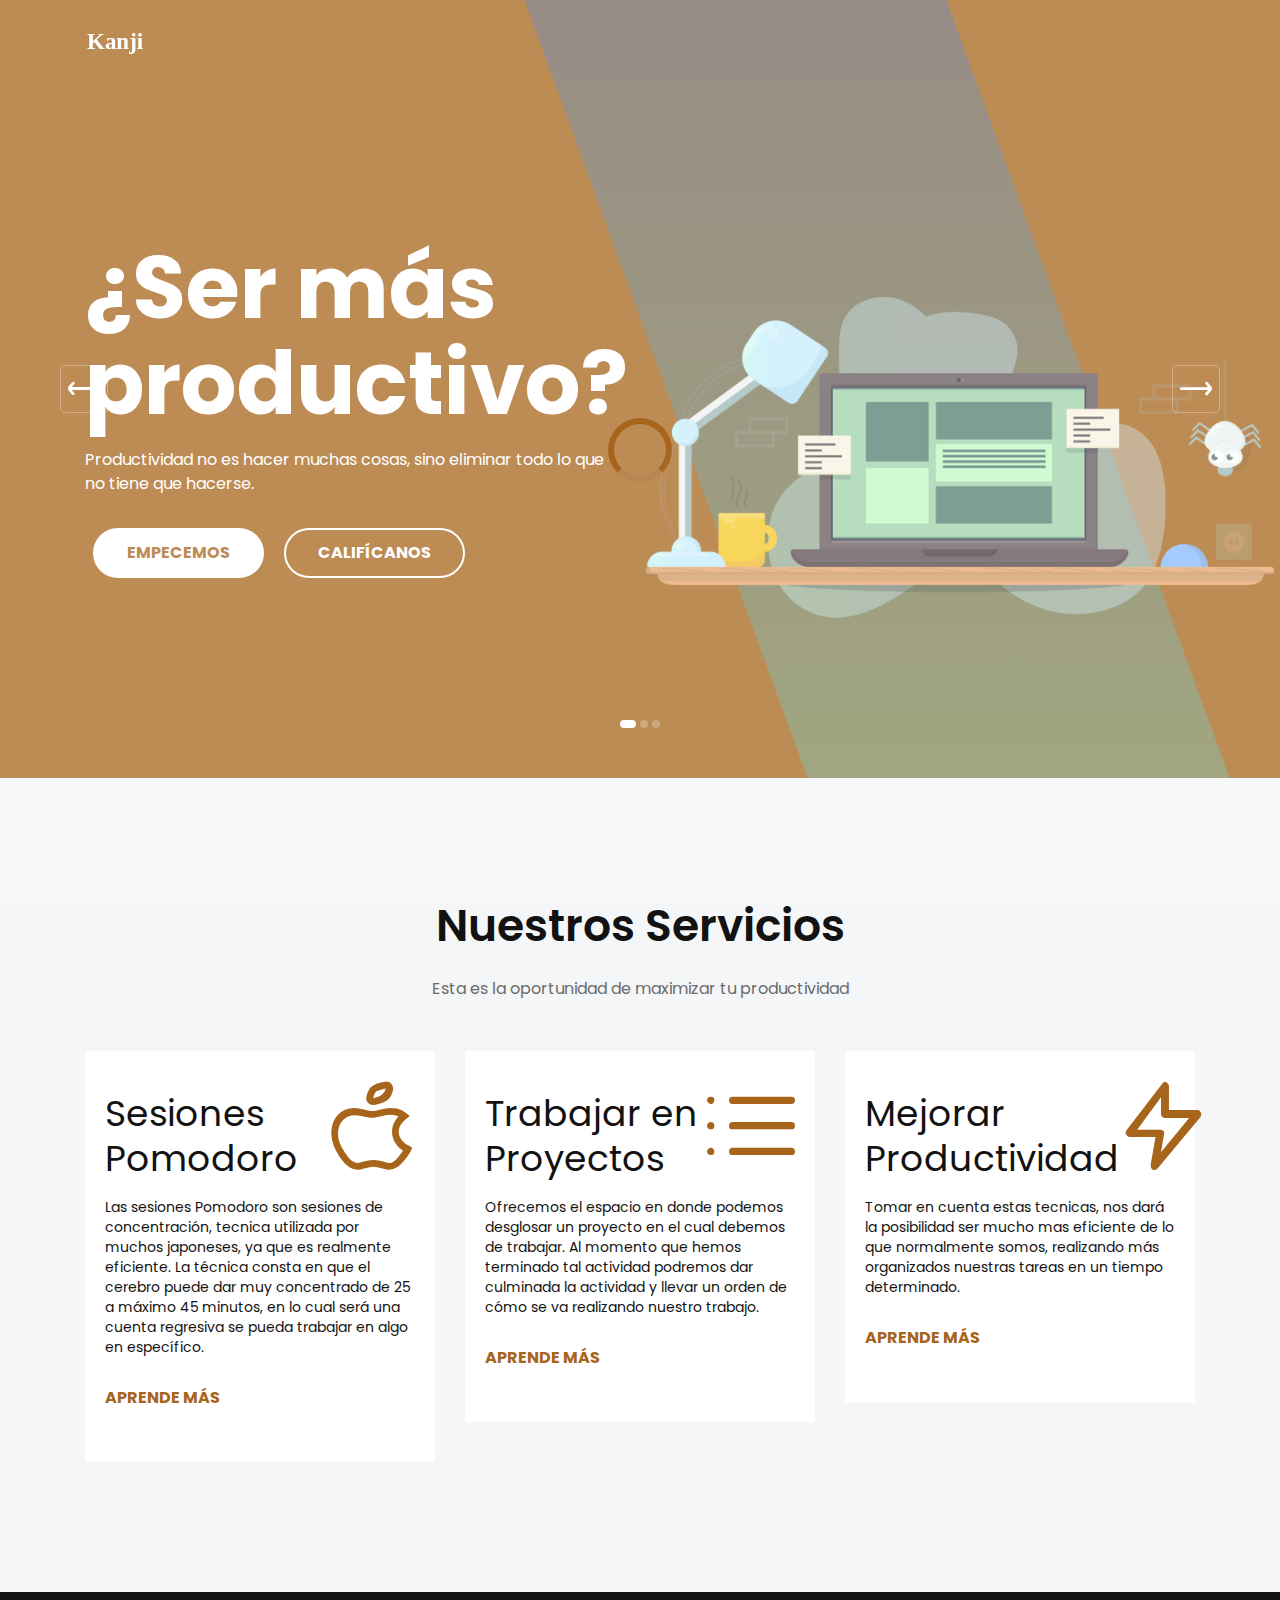
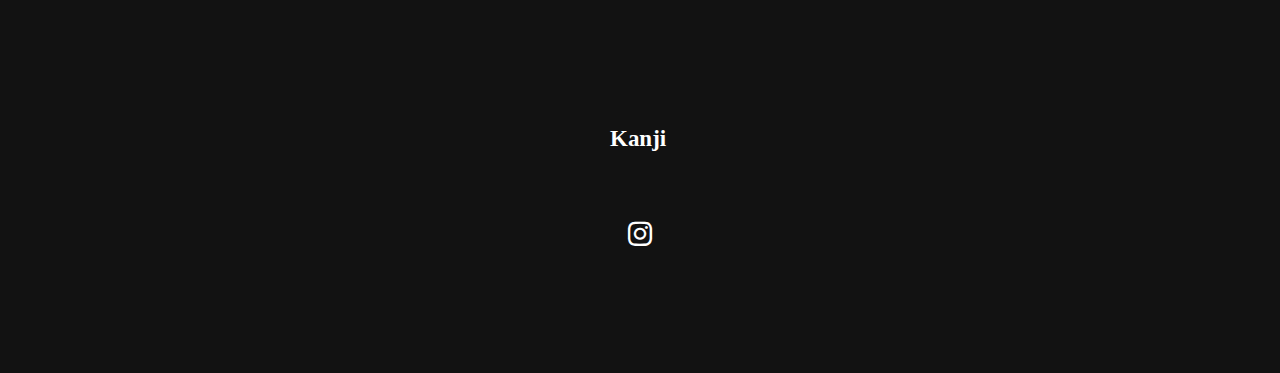
==== commit 84b6bfeb: "new code" ====
--- a/index.html
+++ b/index.html
@@ -98,7 +98,8 @@
                                     <h1 class="title">¿Ser más productivo?</h1>
                                     <p class="text">Productividad no es hacer muchas cosas, sino eliminar todo lo que no tiene que hacerse.</p>
                                     <ul class="slider-btn rounded-buttons">
-                                        <li><a class="main-btn rounded-one" href="principal.html">EMPECEMOS!</a></li>
+                                        <li><a class="main-btn rounded-one" href="principal.html">EMPECEMOS</a></li>
+                                        <li><a class="main-btn rounded-two" href="form.html">CALIFÍCANOS</a></li>
 
                                     </ul>
                                 </div>
@@ -120,7 +121,8 @@
                                     <h1 class="title">¿Estar más concentrado?</h1>
                                     <p class="text">La concentración es la raíz de todas las capacidades del hombre.</p>
                                     <ul class="slider-btn rounded-buttons">
-                                        <li><a class="main-btn rounded-one" href="principal.html">EMPECEMOS!</a></li>
+                                        <li><a class="main-btn rounded-one" href="principal.html">EMPECEMOS</a></li>
+                                        <li><a class="main-btn rounded-two" href="form.html">CALIFÍCANOS</a></li>
                                      
                                     </ul>
                                 </div> <!-- slider-content -->
@@ -143,6 +145,7 @@
                                     <p class="text">El Comienzo es la parte más importante del trabajo</p>
                                     <ul class="slider-btn rounded-buttons">
                                         <li><a class="main-btn rounded-one" href="principal.html">EMPECEMOS!</a></li>
+                                        <li><a class="main-btn rounded-two" href="form.html">CALIFÍCANOS</a></li>
                                         
                                     </ul>
                                 </div> <!-- slider-content -->
@@ -192,7 +195,7 @@
                         </div>
                         <div class="features-content">
                             <p class="text">Las sesiones Pomodoro son sesiones de concentración, tecnica utilizada por muchos japoneses, ya que es realmente eficiente. La técnica consta en que el  cerebro puede dar muy concentrado de 25 a máximo 45 minutos, en lo cual será una cuenta regresiva se pueda trabajar en algo en específico. </p>
-                            <a class="features-btn" href="#">APRENDE MÁS</a>
+                            <a class="features-btn" href="25_45.html">APRENDE MÁS</a>
                         </div>
                     </div> <!-- single features -->
                 </div>
@@ -207,7 +210,7 @@
                         </div>
                         <div class="features-content">
                             <p class="text">Ofrecemos el espacio en donde podemos desglosar un proyecto en el cual debemos de trabajar. Al momento que hemos terminado tal actividad podremos dar culminada la actividad y llevar un orden de cómo se va realizando nuestro trabajo. </p>
-                            <a class="features-btn" href="#">APRENDE MÁS</a>
+                            <a class="features-btn" href="to_do.html">APRENDE MÁS</a>
                         </div>
                     </div> <!-- single features -->
                 </div>
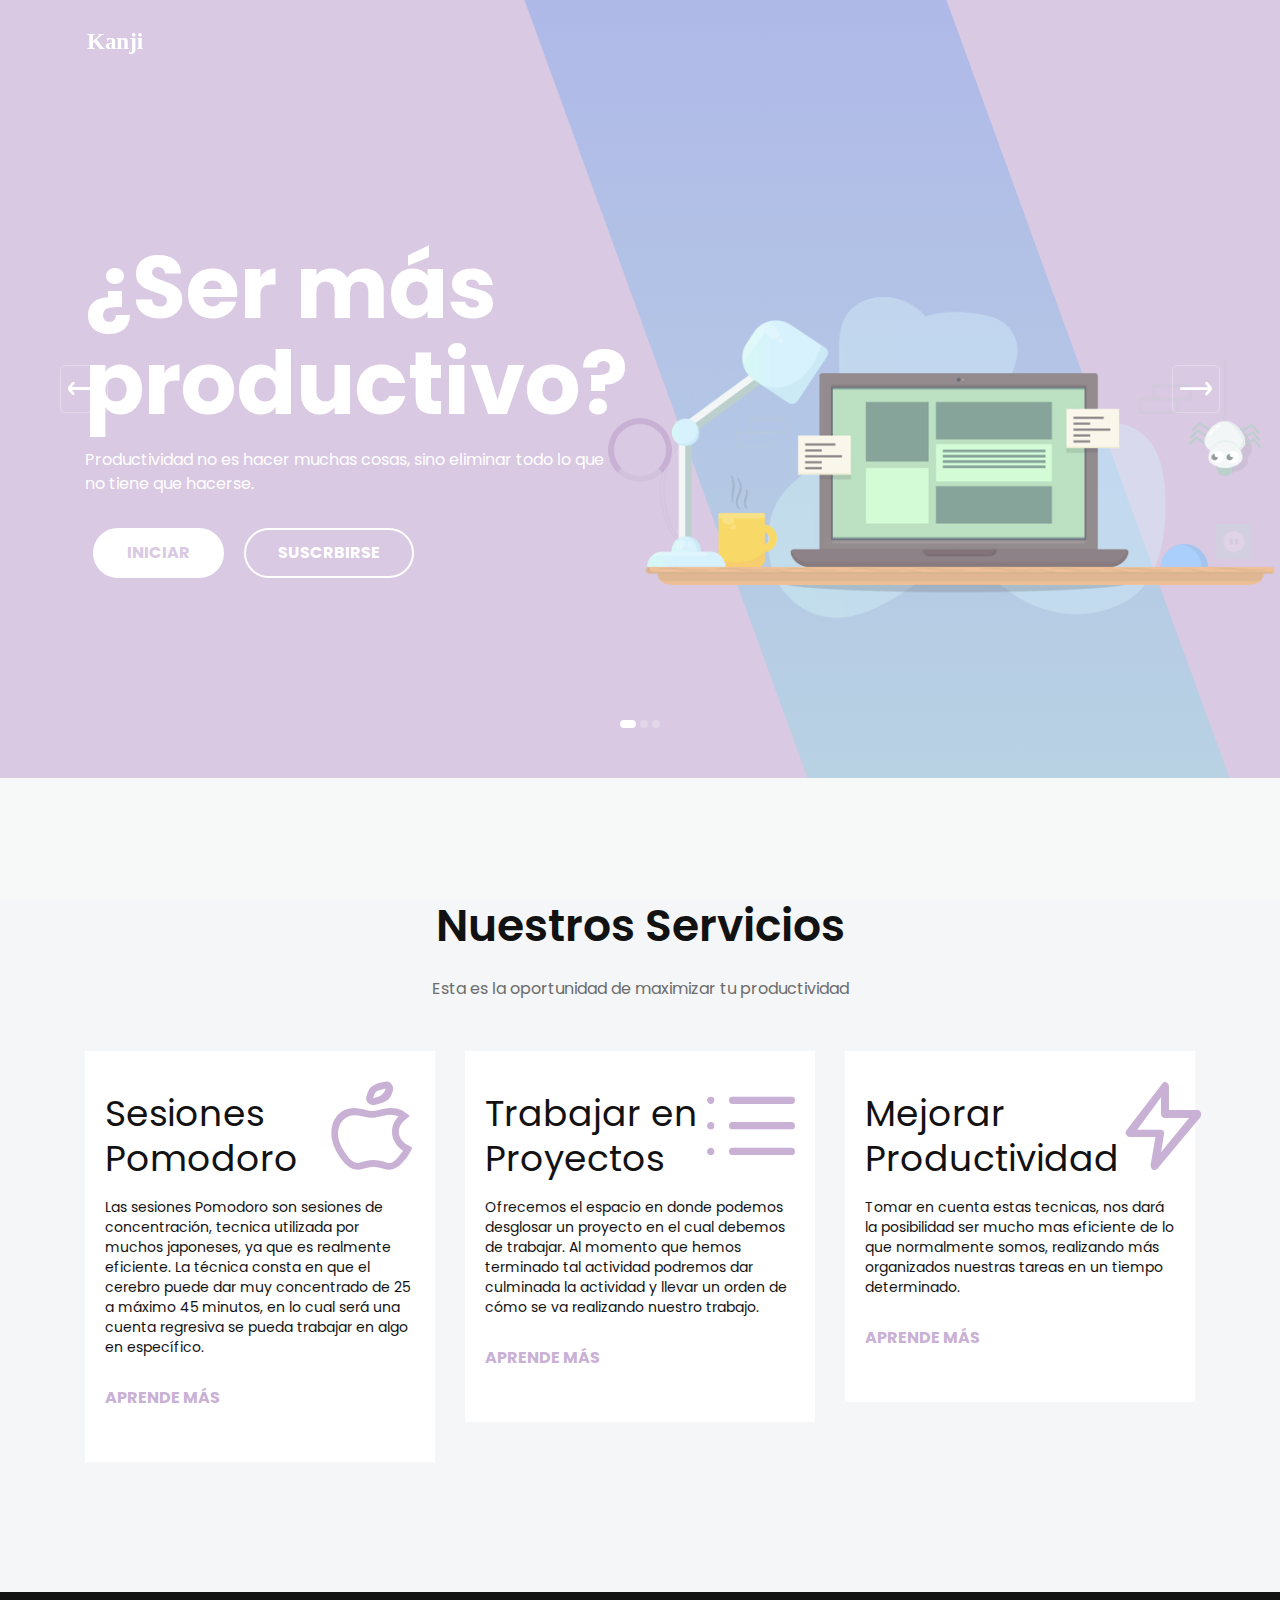
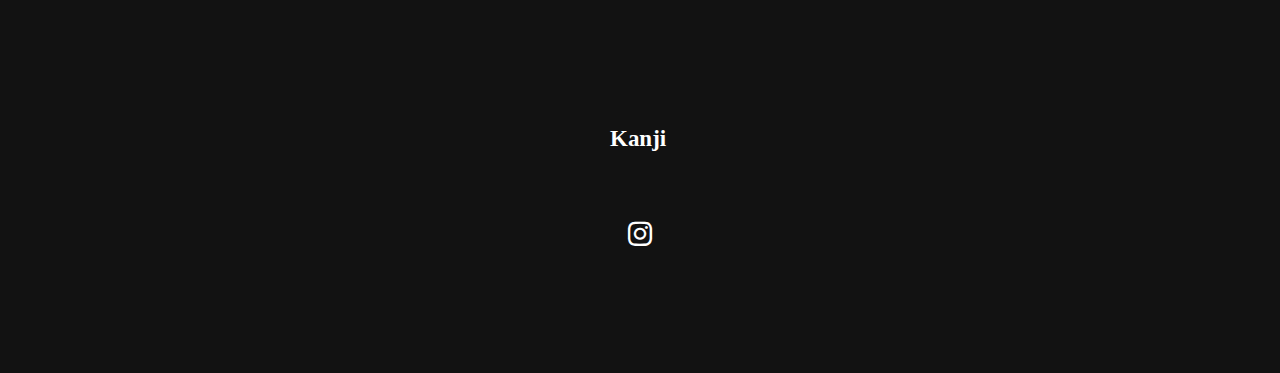
==== commit 1b9bb5ad: "new color code" ====
--- a/index.html
+++ b/index.html
@@ -98,8 +98,8 @@
                                     <h1 class="title">¿Ser más productivo?</h1>
                                     <p class="text">Productividad no es hacer muchas cosas, sino eliminar todo lo que no tiene que hacerse.</p>
                                     <ul class="slider-btn rounded-buttons">
-                                        <li><a class="main-btn rounded-one" href="principal.html">EMPECEMOS</a></li>
-                                        <li><a class="main-btn rounded-two" href="form.html">CALIFÍCANOS</a></li>
+                                        <li><a class="main-btn rounded-one" href="principal.html">INICIAR</a></li>
+                                        <li><a class="main-btn rounded-two" href="form.html">SUSCRBIRSE</a></li>
 
                                     </ul>
                                 </div>
@@ -144,8 +144,8 @@
                                     <h1 class="title">Piensa en grande</h1>
                                     <p class="text">El Comienzo es la parte más importante del trabajo</p>
                                     <ul class="slider-btn rounded-buttons">
-                                        <li><a class="main-btn rounded-one" href="principal.html">EMPECEMOS!</a></li>
-                                        <li><a class="main-btn rounded-two" href="form.html">CALIFÍCANOS</a></li>
+                                        <li><a class="main-btn rounded-one" href="principal.html">INICIAR</a></li>
+                                        <li><a class="main-btn rounded-two" href="form.html">SUSCRIBIRSE</a></li>
                                         
                                     </ul>
                                 </div> <!-- slider-content -->
@@ -217,7 +217,7 @@
                 <div class="col-lg-4 col-md-7 col-sm-9">
                     <div class="single-features mt-40">
                         <div class="features-title-icon d-flex justify-content-between">
-                            <h4 class="features-title"><a href="#">Mejorar Productividad</a></h4>
+                            <h4 class="features-title"><a href="form.html">Mejorar Productividad</a></h4>
                             <div class="features-icon">
                                 <i class="lni lni-bolt"></i>
                                 
@@ -225,7 +225,7 @@
                         </div>
                         <div class="features-content">
                             <p class="text">Tomar en cuenta estas tecnicas, nos dará la posibilidad ser mucho mas eficiente de lo que normalmente somos, realizando más organizados nuestras tareas en un tiempo determinado.</p>
-                            <a class="features-btn" href="#">APRENDE MÁS</a>
+                            <a class="features-btn" href="form.html">APRENDE MÁS</a>
                         </div>
                     </div> <!-- single features -->
                 </div>
--- a/assets/css/style.css
+++ b/assets/css/style.css
@@ -186,7 +186,7 @@
       height: 100%;
       border-style: solid;
       /* Spinner Color */
-      border-color: #A7651B #A7651B #e9ecef;
+      border-color: #C9B1D5 #C9B1D5 #e9ecef;
       border-radius: 50%;
       border-width: 6px; }
     .preloader .loader .ytp-spinner-left .ytp-spinner-circle {
@@ -421,7 +421,7 @@
   padding: 0 32px;
   font-size: 16px;
   line-height: 46px;
-  color: #A7651B;
+  color: #C9B1D5;
   cursor: pointer;
   z-index: 5;
   -webkit-transition: all 0.4s ease-out 0s;
@@ -450,22 +450,22 @@
 .standard-buttons .standard-one {
   border-color: #b97e3b60; }
   .standard-buttons .standard-one:hover {
-    color: #A7651B; 
+    color: #C9B1D5; 
     background-color: rgba(0, 103, 244, 0.4); }
 .standard-buttons .standard-two {
   color: #fff;
-  background-color: #A7651B;
-  border-color: #A7651B; }
+  background-color: #C9B1D5;
+  border-color: #C9B1D5; }
   .standard-buttons .standard-two:hover {
-    color: #A7651B;
+    color: #C9B1D5;
     background-color: transparent; }
 .standard-buttons .standard-three {
   overflow: hidden;
   line-height: 50px;
   color: #fff;
-  background: -webkit-linear-gradient(left, #A7651B 0%, #2bdbdc 50%, #A7651B 100%);
-  background: -o-linear-gradient(left, #A7651B 0%, #2bdbdc 50%, #A7651B 100%);
-  background: linear-gradient(to right, #A7651B 0%, #2bdbdc 50%, ##A7651B 100%);
+  background: -webkit-linear-gradient(left, #C9B1D5 0%, #2bdbdc 50%, #C9B1D5 100%);
+  background: -o-linear-gradient(left, #C9B1D5 0%, #2bdbdc 50%, #C9B1D5 100%);
+  background: linear-gradient(to right, #C9B1D5 0%, #2bdbdc 50%, ##C9B1D5 100%);
   border: 0;
   line-height: 52px;
   background-size: 200% auto; }
@@ -478,7 +478,7 @@
   .standard-buttons .standard-three:hover {
     background-position: right center; }
 .standard-buttons .standard-four {
-  border-color: #A7651B;
+  border-color: #C9B1D5;
   padding-left: 60px; }
   @media (max-width: 767px) {
     .standard-buttons .standard-four {
@@ -498,14 +498,14 @@
       .standard-buttons .standard-four span {
         left: 15px; } }
   .standard-buttons .standard-four:hover {
-    color: #A7651B;
+    color: #C9B1D5;
     background-color: rgba(0, 103, 244, 0.4); }
     .standard-buttons .standard-four:hover i {
       animation: iconTranslateY 0.5s forwards; }
 .standard-buttons .standard-five {
   color: #fff;
-  background-color: #A7651B;
-  border-color: #A7651B;
+  background-color: #C9B1D5;
+  border-color: #C9B1D5;
   padding-left: 60px; }
   @media (max-width: 767px) {
     .standard-buttons .standard-five {
@@ -525,7 +525,7 @@
       .standard-buttons .standard-five span {
         left: 15px; } }
   .standard-buttons .standard-five:hover {
-    color: #A7651B;
+    color: #C9B1D5;
     background-color: transparent; }
     .standard-buttons .standard-five:hover i {
       animation: iconTranslateY 0.5s forwards; }
@@ -534,9 +534,9 @@
   overflow: hidden;
   line-height: 50px;
   color: #fff;
-  background: -webkit-linear-gradient(left, #A7651B 0%, #2bdbdc 50%, #A7651B 100%);
-  background: -o-linear-gradient(left, #A7651B 0%, #2bdbdc 50%, #A7651B 100%);
-  background: linear-gradient(to right, #A7651B 0%, #2bdbdc 50%, #A7651B 100%);
+  background: -webkit-linear-gradient(left, #C9B1D5 0%, #2bdbdc 50%, #C9B1D5 100%);
+  background: -o-linear-gradient(left, #C9B1D5 0%, #2bdbdc 50%, #C9B1D5 100%);
+  background: linear-gradient(to right, #C9B1D5 0%, #2bdbdc 50%, #C9B1D5 100%);
   border: 0;
   line-height: 52px;
   background-size: 200% auto; }
@@ -582,24 +582,24 @@
 .light-rounded-buttons .main-btn {
   border-radius: 5px; }
 .light-rounded-buttons .light-rounded-one {
-  border-color: #A7651B; }
+  border-color: #C9B1D5; }
   .light-rounded-buttons .light-rounded-one:hover {
-    color: #A7651B;
+    color: #C9B1D5;
     background-color: rgba(0, 103, 244, 0.4); }
 .light-rounded-buttons .light-rounded-two {
   color: #fff;
-  background-color: #A7651B;
-  border-color: #A7651B; }
+  background-color: #C9B1D5;
+  border-color: #C9B1D5; }
   .light-rounded-buttons .light-rounded-two:hover {
-    color: #A7651B;
+    color: #C9B1D5;
     background-color: transparent; }
 .light-rounded-buttons .light-rounded-three {
   overflow: hidden;
   line-height: 50px;
   color: #fff;
-  background: -webkit-linear-gradient(left, #A7651B 0%, #2bdbdc 50%, #A7651B 100%);
-  background: -o-linear-gradient(left, #A7651B 0%, #2bdbdc 50%, #A7651B 100%);
-  background: linear-gradient(to right, #A7651B 0%, #2bdbdc 50%, #A7651B 100%);
+  background: -webkit-linear-gradient(left, #C9B1D5 0%, #2bdbdc 50%, #C9B1D5 100%);
+  background: -o-linear-gradient(left, #C9B1D5 0%, #2bdbdc 50%, #C9B1D5 100%);
+  background: linear-gradient(to right, #C9B1D5 0%, #2bdbdc 50%, #C9B1D5 100%);
   background-size: 200% auto;
   line-height: 52px;
   border: 0; }
@@ -612,7 +612,7 @@
   .light-rounded-buttons .light-rounded-three:hover {
     background-position: right center; }
 .light-rounded-buttons .light-rounded-four {
-  border-color: #A7651B;
+  border-color: #C9B1D5;
   padding-left: 60px; }
   @media (max-width: 767px) {
     .light-rounded-buttons .light-rounded-four {
@@ -632,7 +632,7 @@
       .light-rounded-buttons .light-rounded-four span {
         left: 15px; } }
   .light-rounded-buttons .light-rounded-four:hover {
-    color: #A7651B;
+    color: #C9B1D5;
     background-color: rgba(0, 103, 244, 0.4); }
     .light-rounded-buttons .light-rounded-four:hover i {
       -webkit-animation: iconTranslateY 0.5s forwards;
@@ -641,8 +641,8 @@
       animation: iconTranslateY 0.5s forwards; }
 .light-rounded-buttons .light-rounded-five {
   color: #fff;
-  background-color: #A7651B;
-  border-color: #A7651B;
+  background-color: #C9B1D5;
+  border-color: #C9B1D5;
   padding-left: 60px; }
   @media (max-width: 767px) {
     .light-rounded-buttons .light-rounded-five {
@@ -662,7 +662,7 @@
       .light-rounded-buttons .light-rounded-five span {
         left: 15px; } }
   .light-rounded-buttons .light-rounded-five:hover {
-    color: #A7651B;
+    color: #C9B1D5;
     background-color: transparent; }
     .light-rounded-buttons .light-rounded-five:hover i {
       -webkit-animation: iconTranslateY 0.5s forwards;
@@ -674,9 +674,9 @@
   overflow: hidden;
   line-height: 50px;
   color: #fff;
-  background: -webkit-linear-gradient(left, #A7651B 0%, #2bdbdc 50%, #A7651B 100%);
-  background: -o-linear-gradient(left, #A7651B 0%, #2bdbdc 50%, #A7651B 100%);
-  background: linear-gradient(to right, #A7651B 0%, #2bdbdc 50%, #A7651B 100%);
+  background: -webkit-linear-gradient(left, #C9B1D5 0%, #2bdbdc 50%, #C9B1D5 100%);
+  background: -o-linear-gradient(left, #C9B1D5 0%, #2bdbdc 50%, #C9B1D5 100%);
+  background: linear-gradient(to right, #C9B1D5 0%, #2bdbdc 50%, #C9B1D5 100%);
   background-size: 200% auto;
   line-height: 52px;
   border: 0; }
@@ -722,23 +722,23 @@
 .semi-rounded-buttons .main-btn {
   border-radius: 10px; }
 .semi-rounded-buttons .semi-rounded-one {
-  border-color: #A7651B; }
+  border-color: #C9B1D5; }
   .semi-rounded-buttons .semi-rounded-one:hover {
-    color: #A7651B;
+    color: #C9B1D5;
     background-color: rgba(0, 103, 244, 0.4); }
 .semi-rounded-buttons .semi-rounded-two {
   color: #fff;
-  background-color: #A7651B;
-  border-color: #A7651B; }
+  background-color: #C9B1D5;
+  border-color: #C9B1D5; }
   .semi-rounded-buttons .semi-rounded-two:hover {
-    color: #A7651B;
+    color: #C9B1D5;
     background-color: transparent; }
 .semi-rounded-buttons .semi-rounded-three {
   overflow: hidden;
   line-height: 52px;
-  background: -webkit-linear-gradient(left, #A7651B 0%, #2bdbdc 50%, #A7651B 100%);
-  background: -o-linear-gradient(left, #A7651B 0%, #2bdbdc 50%, #A7651B 100%);
-  background: linear-gradient(to right, #A7651B 0%, #2bdbdc 50%, #A7651B 100%);
+  background: -webkit-linear-gradient(left, #C9B1D5 0%, #2bdbdc 50%, #C9B1D5 100%);
+  background: -o-linear-gradient(left, #C9B1D5 0%, #2bdbdc 50%, #C9B1D5 100%);
+  background: linear-gradient(to right, #C9B1D5 0%, #2bdbdc 50%, #C9B1D5 100%);
   background-size: 200% auto;
   border: 0;
   color: #fff; }
@@ -751,7 +751,7 @@
   .semi-rounded-buttons .semi-rounded-three:hover {
     background-position: right center; }
 .semi-rounded-buttons .semi-rounded-four {
-  border-color: #A7651B;
+  border-color: #C9B1D5;
   padding-left: 60px; }
   @media (max-width: 767px) {
     .semi-rounded-buttons .semi-rounded-four {
@@ -771,7 +771,7 @@
       .semi-rounded-buttons .semi-rounded-four span {
         left: 15px; } }
   .semi-rounded-buttons .semi-rounded-four:hover {
-    color: #A7651B;
+    color: #C9B1D5;
     background-color: rgba(0, 103, 244, 0.4); }
     .semi-rounded-buttons .semi-rounded-four:hover i {
       -webkit-animation: iconTranslateY 0.5s forwards;
@@ -780,8 +780,8 @@
       animation: iconTranslateY 0.5s forwards; }
 .semi-rounded-buttons .semi-rounded-five {
   color: #fff;
-  background-color: #A7651B;
-  border-color: #A7651B;
+  background-color: #C9B1D5;
+  border-color: #C9B1D5;
   padding-left: 60px; }
   @media (max-width: 767px) {
     .semi-rounded-buttons .semi-rounded-five {
@@ -801,7 +801,7 @@
       .semi-rounded-buttons .semi-rounded-five span {
         left: 15px; } }
   .semi-rounded-buttons .semi-rounded-five:hover {
-    color: #A7651B;
+    color: #C9B1D5;
     background-color: transparent; }
     .semi-rounded-buttons .semi-rounded-five:hover i {
       -webkit-animation: iconTranslateY 0.5s forwards;
@@ -812,9 +812,9 @@
   padding-right: 60px;
   overflow: hidden;
   line-height: 52px;
-  background: -webkit-linear-gradient(left, #A7651B 0%, #2bdbdc 50%, #A7651B 100%);
-  background: -o-linear-gradient(left, #A7651B 0%, #2bdbdc 50%, #A7651B 100%);
-  background: linear-gradient(to right, #A7651B 0%, #2bdbdc 50%, #A7651B 100%);
+  background: -webkit-linear-gradient(left, #C9B1D5 0%, #2bdbdc 50%, #C9B1D5 100%);
+  background: -o-linear-gradient(left, #C9B1D5 0%, #2bdbdc 50%, #C9B1D5 100%);
+  background: linear-gradient(to right, #C9B1D5 0%, #2bdbdc 50%, #C9B1D5 100%);
   background-size: 200% auto;
   border: 0;
   color: #fff; }
@@ -860,23 +860,23 @@
 .rounded-buttons .main-btn {
   border-radius: 50px; }
 .rounded-buttons .rounded-one {
-  border-color: #A7651B; }
+  border-color: #C9B1D5; }
   .rounded-buttons .rounded-one:hover {
-    color: #A7651B;
+    color: #C9B1D5;
     background-color: rgba(0, 103, 244, 0.4); }
 .rounded-buttons .rounded-two {
   color: #fff;
-  background-color: #A7651B;
-  border-color: #A7651B; }
+  background-color: #C9B1D5;
+  border-color: #C9B1D5; }
   .rounded-buttons .rounded-two:hover {
-    color: #A7651B;
+    color: #C9B1D5;
     background-color: transparent; }
 .rounded-buttons .rounded-three {
   overflow: hidden;
   line-height: 52px;
-  background: -webkit-linear-gradient(left, #A7651B 0%, #2bdbdc 50%, #A7651B 100%);
-  background: -o-linear-gradient(left, #A7651B 0%, #2bdbdc 50%, #A7651B 100%);
-  background: linear-gradient(to right, #A7651B 0%, #2bdbdc 50%, #A7651B 100%);
+  background: -webkit-linear-gradient(left, #C9B1D5 0%, #2bdbdc 50%, #C9B1D5 100%);
+  background: -o-linear-gradient(left, #C9B1D5 0%, #2bdbdc 50%, #C9B1D5 100%);
+  background: linear-gradient(to right, #C9B1D5 0%, #2bdbdc 50%, #C9B1D5 100%);
   background-size: 200% auto;
   color: #fff;
   border: 0; }
@@ -889,7 +889,7 @@
   .rounded-buttons .rounded-three:hover {
     background-position: right center; }
 .rounded-buttons .rounded-four {
-  border-color: #A7651B;
+  border-color: #C9B1D5;
   padding-left: 60px; }
   @media (max-width: 767px) {
     .rounded-buttons .rounded-four {
@@ -909,7 +909,7 @@
       .rounded-buttons .rounded-four span {
         left: 15px; } }
   .rounded-buttons .rounded-four:hover {
-    color: #A7651B;
+    color: #C9B1D5;
     background-color: rgba(0, 103, 244, 0.4); }
     .rounded-buttons .rounded-four:hover i {
       -webkit-animation: iconTranslateY 0.5s forwards;
@@ -918,8 +918,8 @@
       animation: iconTranslateY 0.5s forwards; }
 .rounded-buttons .rounded-five {
   color: #fff;
-  background-color: #A7651B;
-  border-color: #A7651B;
+  background-color: #C9B1D5;
+  border-color: #C9B1D5;
   padding-left: 60px; }
   @media (max-width: 767px) {
     .rounded-buttons .rounded-five {
@@ -939,7 +939,7 @@
       .rounded-buttons .rounded-five span {
         left: 15px; } }
   .rounded-buttons .rounded-five:hover {
-    color: #A7651B;
+    color: #C9B1D5;
     background-color: transparent; }
     .rounded-buttons .rounded-five:hover i {
       -webkit-animation: iconTranslateY 0.5s forwards;
@@ -950,9 +950,9 @@
   padding-right: 60px;
   overflow: hidden;
   line-height: 52px;
-  background: -webkit-linear-gradient(left, #A7651B 0%, #2bdbdc 50%, #A7651B 100%);
-  background: -o-linear-gradient(left, #A7651B 0%, #2bdbdc 50%, #A7651B 100%);
-  background: linear-gradient(to right, #A7651B 0%, #2bdbdc 50%, #A7651B 100%);
+  background: -webkit-linear-gradient(left, #C9B1D5 0%, #2bdbdc 50%, #C9B1D5 100%);
+  background: -o-linear-gradient(left, #C9B1D5 0%, #2bdbdc 50%, #C9B1D5 100%);
+  background: linear-gradient(to right, #C9B1D5 0%, #2bdbdc 50%, #C9B1D5 100%);
   background-size: 200% auto;
   color: #fff;
   border: 0; }
@@ -1599,7 +1599,7 @@
     width: 40px;
     height: 40px;
     line-height: 36px;
-    border: 2px solid #A7651B;
+    border: 2px solid #C9B1D5;
     text-align: center;
     font-size: 24px;
     -webkit-transition: all 0.3s ease-out 0s;
@@ -1608,15 +1608,15 @@
     -o-transition: all 0.3s ease-out 0s;
     transition: all 0.3s ease-out 0s;
     overflow: hidden;
-    color: #A7651B; }
+    color: #C9B1D5; }
     .regular-icon-buttons ul li .regular-icon-light-one:hover {
       color: #fff;
-      background-color: #A7651B; }
+      background-color: #C9B1D5; }
   .regular-icon-buttons ul li .regular-icon-light-two {
     width: 40px;
     height: 40px;
     line-height: 36px;
-    border: 2px solid #A7651B;
+    border: 2px solid #C9B1D5;
     text-align: center;
     font-size: 24px;
     border-radius: 5px;
@@ -1626,15 +1626,15 @@
     -o-transition: all 0.3s ease-out 0s;
     transition: all 0.3s ease-out 0s;
     overflow: hidden;
-    color: #A7651B; }
+    color: #C9B1D5; }
     .regular-icon-buttons ul li .regular-icon-light-two:hover {
       color: #fff;
-      background-color: #A7651B; }
+      background-color: #C9B1D5; }
   .regular-icon-buttons ul li .regular-icon-light-three {
     width: 40px;
     height: 40px;
     line-height: 36px;
-    border: 2px solid #A7651B;
+    border: 2px solid #C9B1D5;
     text-align: center;
     font-size: 24px;
     border-radius: 10px;
@@ -1644,15 +1644,15 @@
     -o-transition: all 0.3s ease-out 0s;
     transition: all 0.3s ease-out 0s;
     overflow: hidden;
-    color: #A7651B; }
+    color: #C9B1D5; }
     .regular-icon-buttons ul li .regular-icon-light-three:hover {
       color: #fff;
-      background-color: #A7651B; }
+      background-color: #C9B1D5; }
   .regular-icon-buttons ul li .regular-icon-light-four {
     width: 40px;
     height: 40px;
     line-height: 36px;
-    border: 2px solid #A7651B;
+    border: 2px solid #C9B1D5;
     text-align: center;
     font-size: 24px;
     border-radius: 50%;
@@ -1664,7 +1664,7 @@
     overflow: hidden; }
     .regular-icon-buttons ul li .regular-icon-light-four:hover {
       color: #fff;
-      background-color: #A7651B; }
+      background-color: #C9B1D5; }
   .regular-icon-buttons ul li .regular-icon-light-five {
     width: 40px;
     height: 40px;
@@ -1681,9 +1681,9 @@
     z-index: 5;
     overflow: hidden;
     color: #fff;
-    background: -webkit-linear-gradient(left, #A7651B 0%, #2bdbdc 50%, #A7651B 100%);
-    background: -o-linear-gradient(left, #A7651B 0%, #2bdbdc 50%, #A7651B 100%);
-    background: linear-gradient(to right, #A7651B 0%, #2bdbdc 50%, #A7651B 100%);
+    background: -webkit-linear-gradient(left, #C9B1D5 0%, #2bdbdc 50%, #C9B1D5 100%);
+    background: -o-linear-gradient(left, #C9B1D5 0%, #2bdbdc 50%, #C9B1D5 100%);
+    background: linear-gradient(to right, #C9B1D5 0%, #2bdbdc 50%, #C9B1D5 100%);
     background-size: 200% auto; }
     .regular-icon-buttons ul li .regular-icon-light-five:hover {
       background-position: right center; }
@@ -1703,9 +1703,9 @@
     z-index: 5;
     overflow: hidden;
     color: #fff;
-    background: -webkit-linear-gradient(left, #A7651B 0%, #2bdbdc 50%, #A7651B 100%);
-    background: -o-linear-gradient(left, #A7651B 0%, #2bdbdc 50%, #A7651B 100%);
-    background: linear-gradient(to right, #A7651B 0%, #2bdbdc 50%, #A7651B 100%);
+    background: -webkit-linear-gradient(left, #C9B1D5 0%, #2bdbdc 50%, #C9B1D5 100%);
+    background: -o-linear-gradient(left, #C9B1D5 0%, #2bdbdc 50%, #C9B1D5 100%);
+    background: linear-gradient(to right, #C9B1D5 0%, #2bdbdc 50%, #C9B1D5 100%);
     background-size: 200% auto;
     border-radius: 5px; }
     .regular-icon-buttons ul li .regular-icon-light-six:hover {
@@ -1726,9 +1726,9 @@
     z-index: 5;
     overflow: hidden;
     color: #fff;
-    background: -webkit-linear-gradient(left, #A7651B 0%, #2bdbdc 50%, #A7651B 100%);
-    background: -o-linear-gradient(left, #A7651B 0%, #2bdbdc 50%, #A7651B 100%);
-    background: linear-gradient(to right, #A7651B 0%, #2bdbdc 50%, #A7651B 100%);
+    background: -webkit-linear-gradient(left, #C9B1D5 0%, #2bdbdc 50%, #C9B1D5 100%);
+    background: -o-linear-gradient(left, #C9B1D5 0%, #2bdbdc 50%, #C9B1D5 100%);
+    background: linear-gradient(to right, #C9B1D5 0%, #2bdbdc 50%, #C9B1D5 100%);
     background-size: 200% auto;
     border-radius: 10px; }
     .regular-icon-buttons ul li .regular-icon-light-seven:hover {
@@ -1749,9 +1749,9 @@
     z-index: 5;
     overflow: hidden;
     color: #fff;
-    background: -webkit-linear-gradient(left, #A7651B 0%, #2bdbdc 50%, #A7651B 100%);
-    background: -o-linear-gradient(left, #A7651B 0%, #2bdbdc 50%, #A7651B 100%);
-    background: linear-gradient(to right, #A7651B 0%, #2bdbdc 50%, #A7651B 100%);
+    background: -webkit-linear-gradient(left, #C9B1D5 0%, #2bdbdc 50%, #C9B1D5 100%);
+    background: -o-linear-gradient(left, #C9B1D5 0%, #2bdbdc 50%, #C9B1D5 100%);
+    background: linear-gradient(to right, #C9B1D5 0%, #2bdbdc 50%, #C9B1D5 100%);
     background-size: 200% auto;
     border-radius: 50%; }
     .regular-icon-buttons ul li .regular-icon-light-eight:hover {
@@ -1760,7 +1760,7 @@
     width: 40px;
     height: 40px;
     line-height: 36px;
-    border: 2px solid #A7651B;
+    border: 2px solid #C9B1D5;
     text-align: center;
     font-size: 24px;
     -webkit-transition: all 0.3s ease-out 0s;
@@ -1770,15 +1770,15 @@
     transition: all 0.3s ease-out 0s;
     overflow: hidden;
     color: #fff;
-    background-color: #A7651B; }
+    background-color: #C9B1D5; }
     .regular-icon-buttons ul li .regular-icon-light-nine:hover {
-      color: #A7651B;
+      color: #C9B1D5;
       background-color: transparent; }
   .regular-icon-buttons ul li .regular-icon-light-ten {
     width: 40px;
     height: 40px;
     line-height: 36px;
-    border: 2px solid #A7651B;
+    border: 2px solid #C9B1D5;
     text-align: center;
     font-size: 24px;
     border-radius: 5px;
@@ -1789,15 +1789,15 @@
     transition: all 0.3s ease-out 0s;
     overflow: hidden;
     color: #fff;
-    background-color: #A7651B; }
+    background-color: #C9B1D5; }
     .regular-icon-buttons ul li .regular-icon-light-ten:hover {
-      color: #A7651B;
+      color: #C9B1D5;
       background-color: transparent; }
   .regular-icon-buttons ul li .regular-icon-light-eleven {
     width: 40px;
     height: 40px;
     line-height: 36px;
-    border: 2px solid #A7651B;
+    border: 2px solid #C9B1D5;
     text-align: center;
     font-size: 24px;
     border-radius: 10px;
@@ -1808,15 +1808,15 @@
     transition: all 0.3s ease-out 0s;
     overflow: hidden;
     color: #fff;
-    background-color: #A7651B; }
+    background-color: #C9B1D5; }
     .regular-icon-buttons ul li .regular-icon-light-eleven:hover {
-      color: #A7651B;
+      color: #C9B1D5;
       background-color: transparent; }
   .regular-icon-buttons ul li .regular-icon-light-twelve {
     width: 40px;
     height: 40px;
     line-height: 36px;
-    border: 2px solid #A7651B;
+    border: 2px solid #C9B1D5;
     text-align: center;
     font-size: 24px;
     border-radius: 50%;
@@ -1827,9 +1827,9 @@
     transition: all 0.3s ease-out 0s;
     overflow: hidden;
     color: #fff;
-    background-color: #A7651B; }
+    background-color: #C9B1D5; }
     .regular-icon-buttons ul li .regular-icon-light-twelve:hover {
-      color: #A7651B;
+      color: #C9B1D5;
       background-color: transparent; }
 
 /*===== Group Buttons =====*/
@@ -1839,7 +1839,7 @@
   margin-left: 0; }
   .group-buttons .group-one .main-btn {
     background: none;
-    border: 2px solid #A7651B;
+    border: 2px solid #C9B1D5;
     -webkit-transition: all 0.3s ease-out 0s;
     -moz-transition: all 0.3s ease-out 0s;
     -ms-transition: all 0.3s ease-out 0s;
@@ -1854,7 +1854,7 @@
       border-bottom-right-radius: 5px;
       border-left: 0; }
     .group-buttons .group-one .main-btn:hover {
-      background-color: #A7651B;
+      background-color: #C9B1D5;
       color: #fff; }
 .group-buttons .group-two .main-btn {
   background: none;
@@ -1866,9 +1866,9 @@
   overflow: hidden;
   color: #fff;
   line-height: 52px;
-  background: -webkit-linear-gradient(#A7651B 0%, #2bdbdc 50%, #A7651B 100%);
-  background: -o-linear-gradient(#A7651B 0%, #2bdbdc 50%, #A7651B 100%);
-  background: linear-gradient(#A7651B 0%, #2bdbdc 50%, #A7651B 100%);
+  background: -webkit-linear-gradient(#C9B1D5 0%, #2bdbdc 50%, #C9B1D5 100%);
+  background: -o-linear-gradient(#C9B1D5 0%, #2bdbdc 50%, #C9B1D5 100%);
+  background: linear-gradient(#C9B1D5 0%, #2bdbdc 50%, #C9B1D5 100%);
   background-size: auto 200%;
   border-top: 0;
   border-bottom: 0;
@@ -1893,9 +1893,9 @@
   overflow: hidden;
   color: #fff;
   line-height: 52px;
-  background: -webkit-linear-gradient(left, #A7651B 0%, #2bdbdc 50%, #A7651B 100%);
-  background: -o-linear-gradient(left, #A7651B 0%, #2bdbdc 50%, #A7651B 100%);
-  background: linear-gradient(to right, #A7651B 0%, #2bdbdc 50%, #A7651B 100%);
+  background: -webkit-linear-gradient(left, #C9B1D5 0%, #2bdbdc 50%, #C9B1D5 100%);
+  background: -o-linear-gradient(left, #C9B1D5 0%, #2bdbdc 50%, #C9B1D5 100%);
+  background: linear-gradient(to right, #C9B1D5 0%, #2bdbdc 50%, #C9B1D5 100%);
   background-size: 200% auto;
   border: 0; }
   .group-buttons .group-three .main-btn:first-child {
@@ -1912,7 +1912,7 @@
   margin-left: 0; }
   .group-buttons .group-four .main-btn {
     background: none;
-    border: 2px solid #A7651B;
+    border: 2px solid #C9B1D5;
     -webkit-transition: all 0.3s ease-out 0s;
     -moz-transition: all 0.3s ease-out 0s;
     -ms-transition: all 0.3s ease-out 0s;
@@ -1930,7 +1930,7 @@
       border-bottom-right-radius: 5px;
       border-left: 0; }
     .group-buttons .group-four .main-btn:hover {
-      background-color: #A7651B;
+      background-color: #C9B1D5;
       color: #fff; }
 .group-buttons .group-five .main-btn {
   background: none;
@@ -1942,9 +1942,9 @@
   overflow: hidden;
   color: #fff;
   line-height: 52px;
-  background: -webkit-linear-gradient(#A7651B 0%, #2bdbdc 50%, #A7651B 100%);
-  background: -o-linear-gradient(#A7651B 0%, #2bdbdc 50%, #A7651B 100%);
-  background: linear-gradient(#A7651B 0%, #2bdbdc 50%, #A7651B 100%);
+  background: -webkit-linear-gradient(#C9B1D5 0%, #2bdbdc 50%, #C9B1D5 100%);
+  background: -o-linear-gradient(#C9B1D5 0%, #2bdbdc 50%, #C9B1D5 100%);
+  background: linear-gradient(#C9B1D5 0%, #2bdbdc 50%, #C9B1D5 100%);
   background-size: auto 200%;
   border-top: 0;
   border-bottom: 0;
@@ -1970,9 +1970,9 @@
   overflow: hidden;
   color: #fff;
   line-height: 52px;
-  background: -webkit-linear-gradient(left, #A7651B 0%, #2bdbdc 50%, #A7651B 100%);
-  background: -o-linear-gradient(left, #A7651B 0%, #2bdbdc 50%, #A7651B 100%);
-  background: linear-gradient(to right, #A7651B 0%, #2bdbdc 50%, #A7651B 100%);
+  background: -webkit-linear-gradient(left, #C9B1D5 0%, #2bdbdc 50%, #C9B1D5 100%);
+  background: -o-linear-gradient(left, #C9B1D5 0%, #2bdbdc 50%, #C9B1D5 100%);
+  background: linear-gradient(to right, #C9B1D5 0%, #2bdbdc 50%, #C9B1D5 100%);
   background-size: 200% auto;
   border: 0;
   padding: 0 16px; }
@@ -2039,7 +2039,7 @@
     border-color: #a4a4a4;
     color: #6c6c6c; }
     .form-input .input-items.default input:focus, .form-input .input-items.default textarea:focus {
-      border-color: #A7651B; }
+      border-color: #C9B1D5; }
     .form-input .input-items.default input::placeholder, .form-input .input-items.default textarea::placeholder {
       color: #6c6c6c;
       opacity: 1; }
@@ -2055,7 +2055,7 @@
   .form-input .input-items.default i {
     color: #6c6c6c; }
   .form-input .input-items.active input, .form-input .input-items.active textarea {
-    border-color: #A7651B;
+    border-color: #C9B1D5;
     color: #121212; }
     .form-input .input-items.active input::placeholder, .form-input .input-items.active textarea::placeholder {
       color: #121212;
@@ -2070,7 +2070,7 @@
       color: #121212;
       opacity: 1; }
   .form-input .input-items.active i {
-    color: #A7651B; }
+    color: #C9B1D5; }
   .form-input .input-items.error input, .form-input .input-items.error textarea {
     border-color: #fc3832;
     color: #fc3832; }
@@ -2325,7 +2325,7 @@
         .navbar-area .navbar .navbar-btn li a.solid {
           background-color: #fff;
           border-color: #fff;
-          color: #A7651B; }
+          color: #C9B1D5; }
           .navbar-area .navbar .navbar-btn li a.solid:hover {
             background-color: transparent;
             color: #fff; }
@@ -2349,18 +2349,18 @@
       color: #121212;
       opacity: 1; }
     .navbar-area.sticky .navbar .navbar-btn li a.light {
-      border-color: #A7651B;
-      color: #A7651B; }
+      border-color: #C9B1D5;
+      color: #C9B1D5; }
     .navbar-area.sticky .navbar .navbar-btn li a.solid {
-      border-color: #A7651B;
-      background-color: #A7651B;
+      border-color: #C9B1D5;
+      background-color: #C9B1D5;
       color: #fff; }
 
 /*===========================
        10.SLIDER css 
 ===========================*/
 .carousel-item {
-  background-color: #A7651B;
+  background-color: #C9B1D5;
   position: relative; }
   .carousel-item::before {
     position: absolute;
@@ -2450,7 +2450,7 @@
         border-color: #fff; }
         .slider-content .slider-btn li a.rounded-two:hover {
           background-color: #fff;
-          color: #A7651B; }
+          color: #C9B1D5; }
 
 .carousel-indicators {
   margin-bottom: 50px; }
@@ -2558,14 +2558,14 @@
         font-size: 36px;
         line-height: 45px; } }
     .single-features .features-title-icon .features-title a:hover {
-      color: #A7651B; }
+      color: #C9B1D5; }
   .single-features .features-title-icon .features-icon {
     position: relative;
     display: inline-block; }
     .single-features .features-title-icon .features-icon i {
       font-size: 88px;
       line-height: 70px;
-      color: #A7651B;
+      color: #C9B1D5;
       position: relative;
       z-index: 5; }
     .single-features .features-title-icon .features-icon .shape {
@@ -2578,7 +2578,7 @@
     color: #121212;
     margin-top: 16px; }
   .single-features .features-content .features-btn {
-    color: #A7651B;
+    color: #C9B1D5;
     font-size: 16px;
     font-weight: 700;
     margin-top: 29px; }
@@ -2627,9 +2627,9 @@
     left: 0;
     width: 100%;
     height: 100%;
-    background: -webkit-linear-gradient(left, #A7651B 0%, #2bdbdc 100%);
-    background: -o-linear-gradient(left, #A7651B 0%, #2bdbdc 100%);
-    background: linear-gradient(to right, #A7651B 0%, #2bdbdc 100%);
+    background: -webkit-linear-gradient(left, #C9B1D5 0%, #2bdbdc 100%);
+    background: -o-linear-gradient(left, #C9B1D5 0%, #2bdbdc 100%);
+    background: linear-gradient(to right, #C9B1D5 0%, #2bdbdc 100%);
     z-index: -1;
     opacity: 0;
     -webkit-transition: all 0.3s ease-out 0s;
@@ -2680,7 +2680,7 @@
         margin: 0 20px; }
         .single-portfolio .portfolio-image .portfolio-overlay .portfolio-content .portfolio-icon a {
           font-size: 48px;
-          color: #A7651B;
+          color: #C9B1D5;
           position: relative;
           z-index: 5;
           line-height: 50px; }
@@ -2709,9 +2709,9 @@
   border-radius: 8px;
   position: relative;
   overflow: hidden;
-  background: -webkit-linear-gradient(#2bdbdc 0%, #A7651B 100%);
-  background: -o-linear-gradient(#2bdbdc 0%, #A7651B 100%);
-  background: linear-gradient(#2bdbdc 0%, #A7651B 100%); }
+  background: -webkit-linear-gradient(#2bdbdc 0%, #C9B1D5 100%);
+  background: -o-linear-gradient(#2bdbdc 0%, #C9B1D5 100%);
+  background: linear-gradient(#2bdbdc 0%, #C9B1D5 100%); }
   .pricing-style .pricing-icon img {
     width: 190px; }
   .pricing-style .pricing-header .sub-title {
@@ -2766,7 +2766,7 @@
       background-color: #fff;
       border-color: #fff; }
       .pricing-style .pricing-btn .main-btn:hover {
-        color: #A7651B;
+        color: #C9B1D5;
         -webkit-box-shadow: 0 3px 16px 0 rgba(0, 0, 0, 0.16);
         -moz-box-shadow: 0 3px 16px 0 rgba(0, 0, 0, 0.16);
         box-shadow: 0 3px 16px 0 rgba(0, 0, 0, 0.16); }
@@ -2781,7 +2781,7 @@
   .about-area .about-title .sub-title {
     font-size: 18px;
     font-weight: 400;
-    color: #A7651B;
+    color: #C9B1D5;
     text-transform: uppercase; }
     @media (max-width: 767px) {
       .about-area .about-title .sub-title {
@@ -2845,7 +2845,7 @@
   .testimonial-area .testimonial-left-content .sub-title {
     font-size: 18px;
     font-weight: 400;
-    color: #A7651B;
+    color: #C9B1D5;
     text-transform: uppercase; }
     @media (max-width: 767px) {
       .testimonial-area .testimonial-left-content .sub-title {
@@ -2864,7 +2864,7 @@
     padding-top: 10px; }
     .testimonial-area .testimonial-left-content .testimonial-line li {
       height: 5px;
-      background-color: #A7651B;
+      background-color: #C9B1D5;
       opacity: 0.2;
       display: inline-block;
       border-radius: 50px;
@@ -2901,7 +2901,7 @@
       .testimonial-area .testimonial-right-content .quota i {
         font-size: 130px;
         line-height: 95px;
-        color: #A7651B; }
+        color: #C9B1D5; }
   .testimonial-area .testimonial-content-wrapper {
     position: relative;
     left: 70px; }
@@ -3018,9 +3018,9 @@
       height: 100%;
       top: 0;
       left: 0;
-      background: -webkit-linear-gradient(left, #A7651B 0%, #2bdbdc 100%);
-      background: -o-linear-gradient(left, #A7651B 0%, #2bdbdc 100%);
-      background: linear-gradient(to right, #A7651B 0%, #2bdbdc 100%);
+      background: -webkit-linear-gradient(left, #C9B1D5 0%, #2bdbdc 100%);
+      background: -o-linear-gradient(left, #C9B1D5 0%, #2bdbdc 100%);
+      background: linear-gradient(to right, #C9B1D5 0%, #2bdbdc 100%);
       z-index: -1;
       -webkit-transition: all 0.3s ease-out 0s;
       -moz-transition: all 0.3s ease-out 0s;
@@ -3057,7 +3057,7 @@
             -o-transition: all 0.3s ease-out 0s;
             transition: all 0.3s ease-out 0s; }
             .team-style-eleven .team-content .team-social .social li a:hover {
-              color: #A7651B; }
+              color: #C9B1D5; }
     .team-style-eleven .team-content .team-name a {
       color: #121212;
       font-size: 24px;
@@ -3072,7 +3072,7 @@
           font-size: 18px; } }
     .team-style-eleven .team-content .sub-title {
       font-size: 16px;
-      color: #A7651B;
+      color: #C9B1D5;
       -webkit-transition: all 0.3s ease-out 0s;
       -moz-transition: all 0.3s ease-out 0s;
       -ms-transition: all 0.3s ease-out 0s;
@@ -3174,7 +3174,7 @@
       -o-transition: all 0.3s ease-out 0s;
       transition: all 0.3s ease-out 0s; }
       .footer-area .social li a:hover {
-        color: #A7651B; }
+        color: #C9B1D5; }
   .footer-area .footer-support {
     padding-top: 21px; }
     .footer-area .footer-support span {
@@ -3231,7 +3231,7 @@
   height: 45px;
   line-height: 45px;
   border-radius: 5px;
-  background-color: #A7651B;
+  background-color: #C9B1D5;
   text-align: center;
   z-index: 99;
   -webkit-transition: all 0.3s ease-out 0s;
@@ -3242,6 +3242,6 @@
   display: none; }
   .back-to-top:hover {
     color: #fff;
-    background-color: #A7651B; }
+    background-color: #C9B1D5; }
 
 /*# sourceMappingURL=style.css.map */
